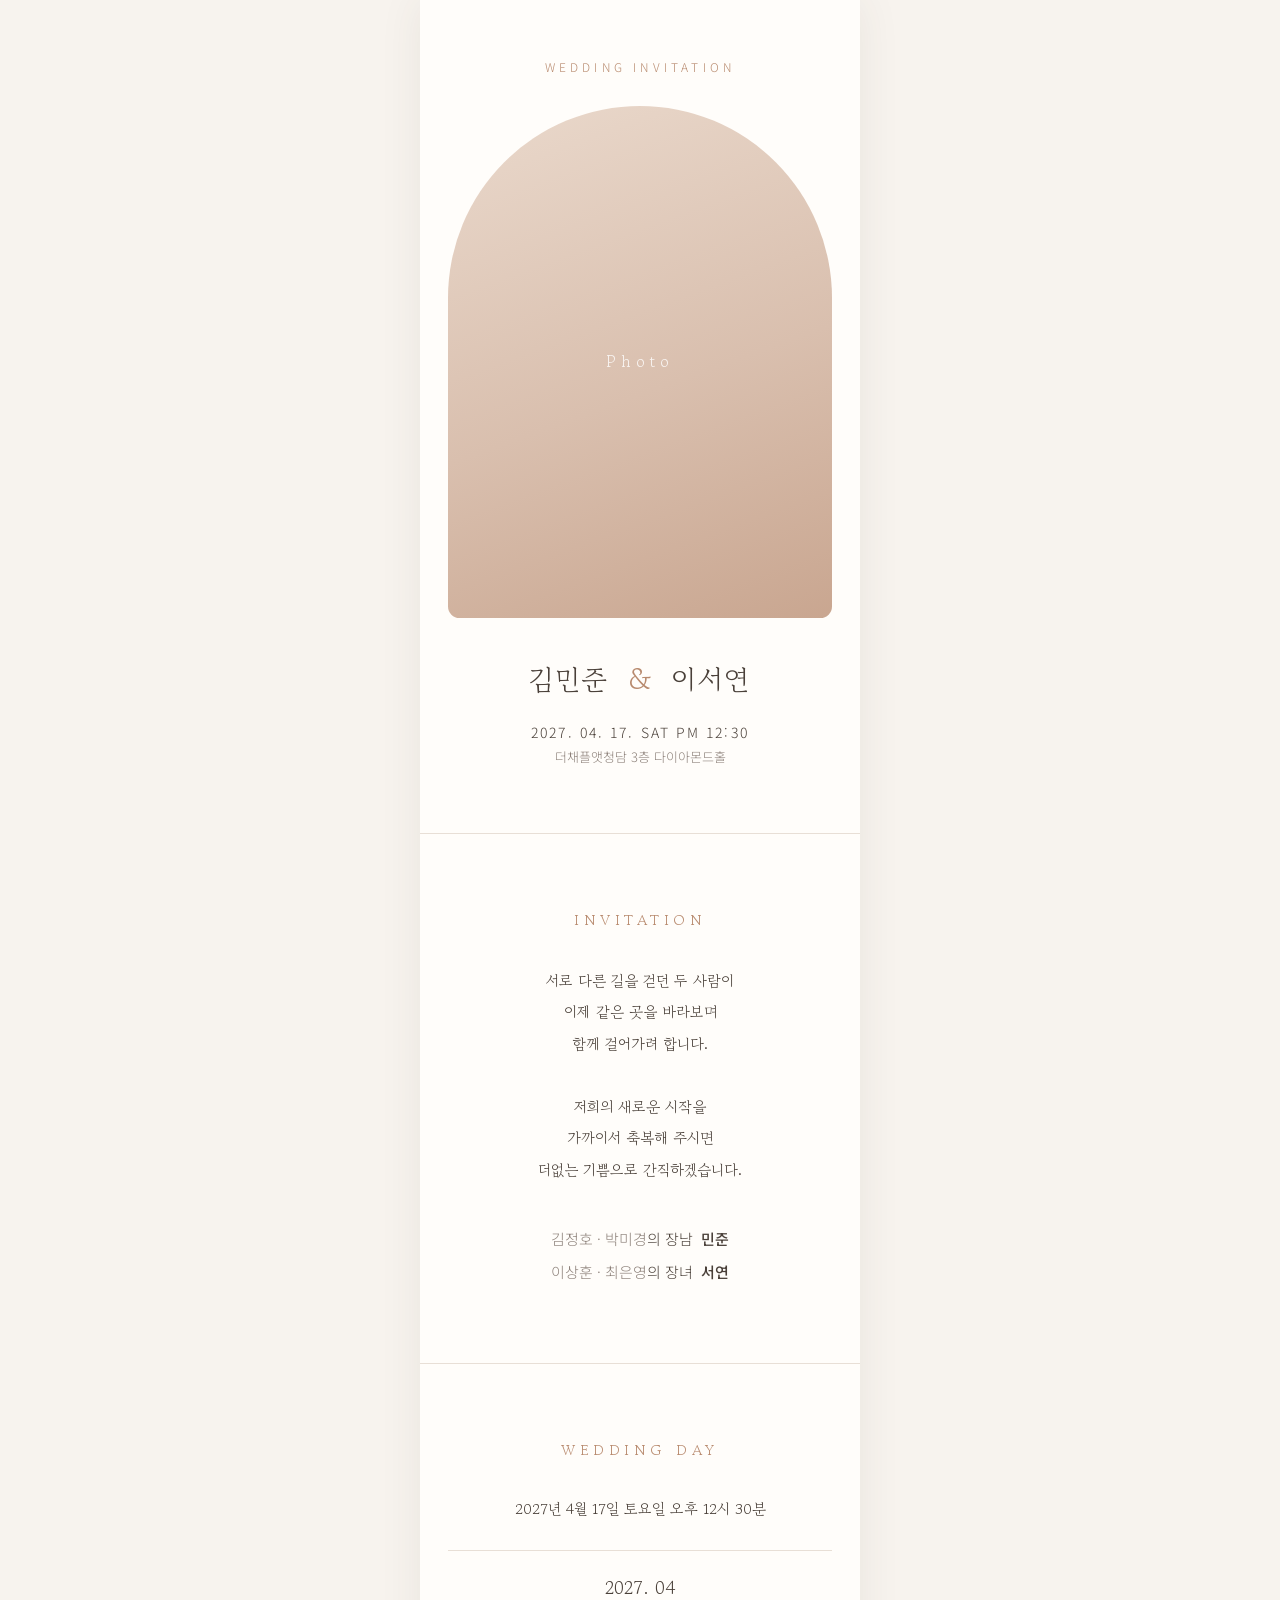
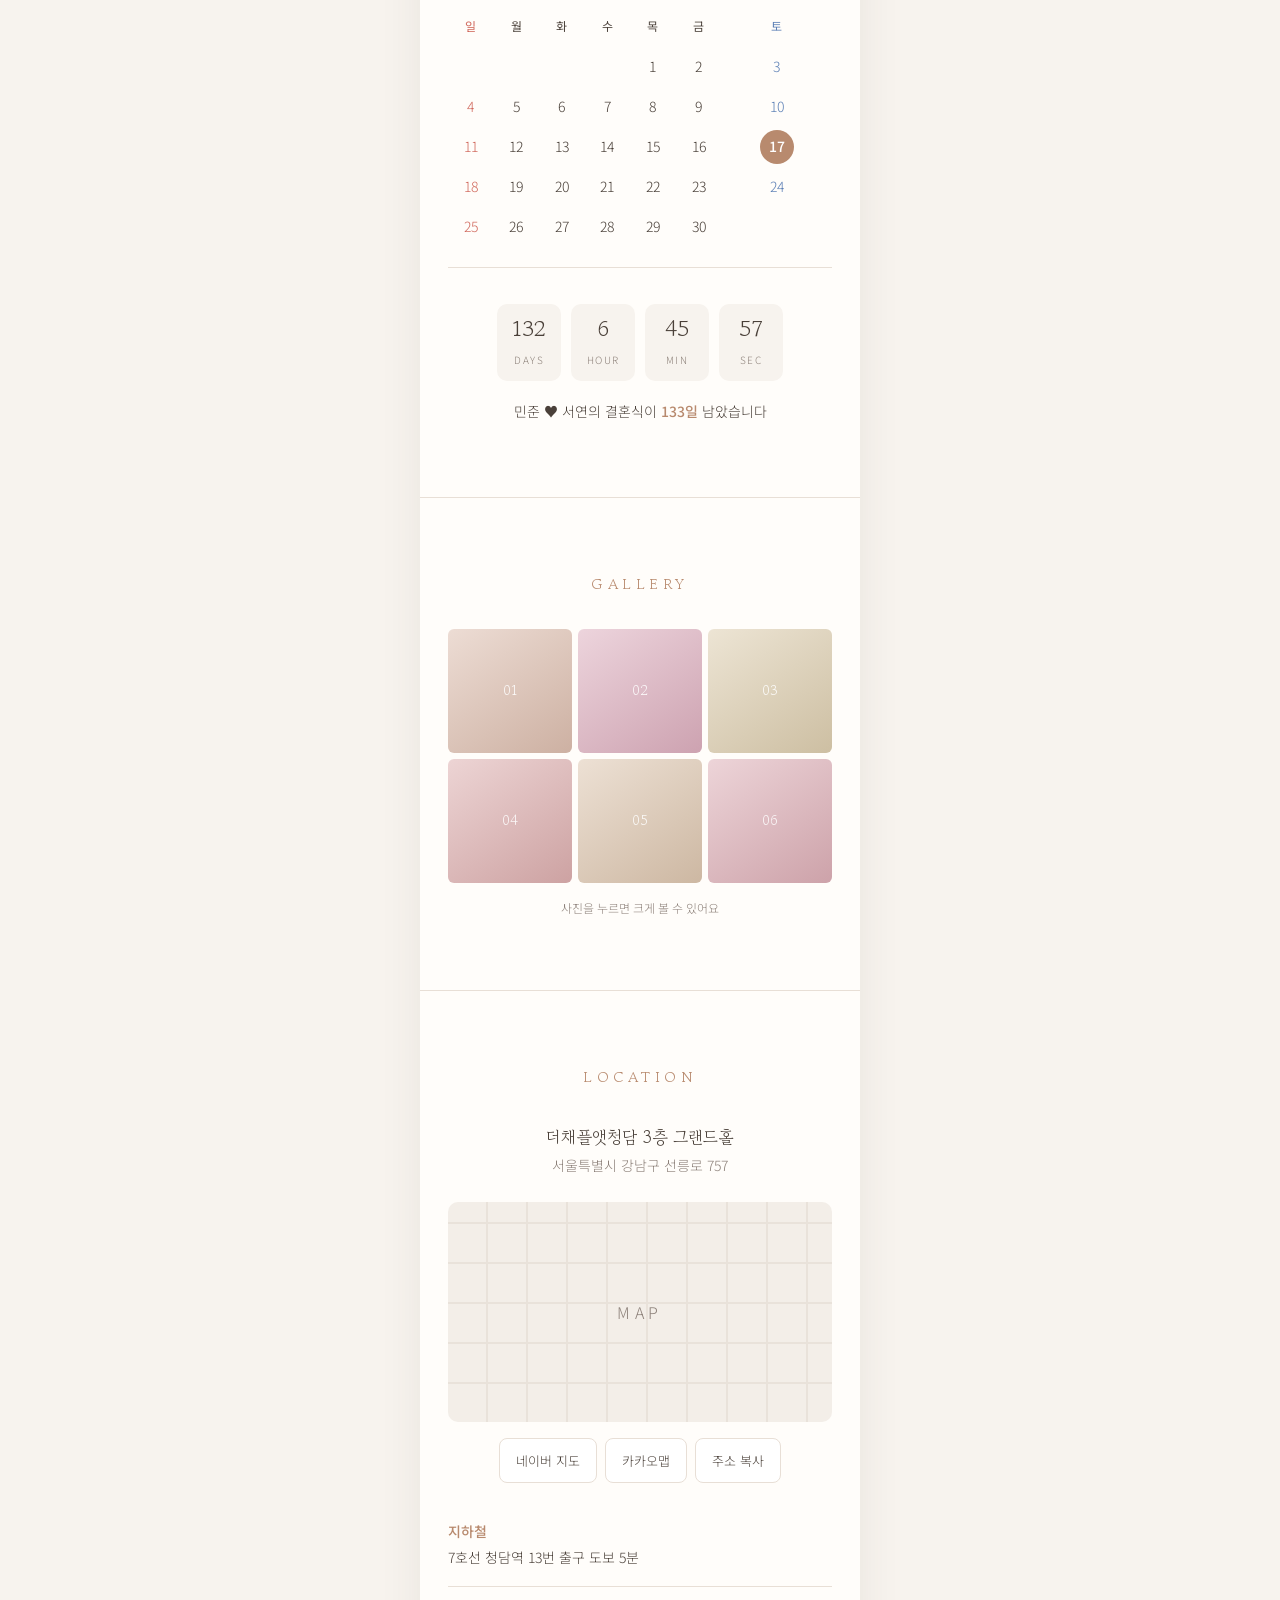
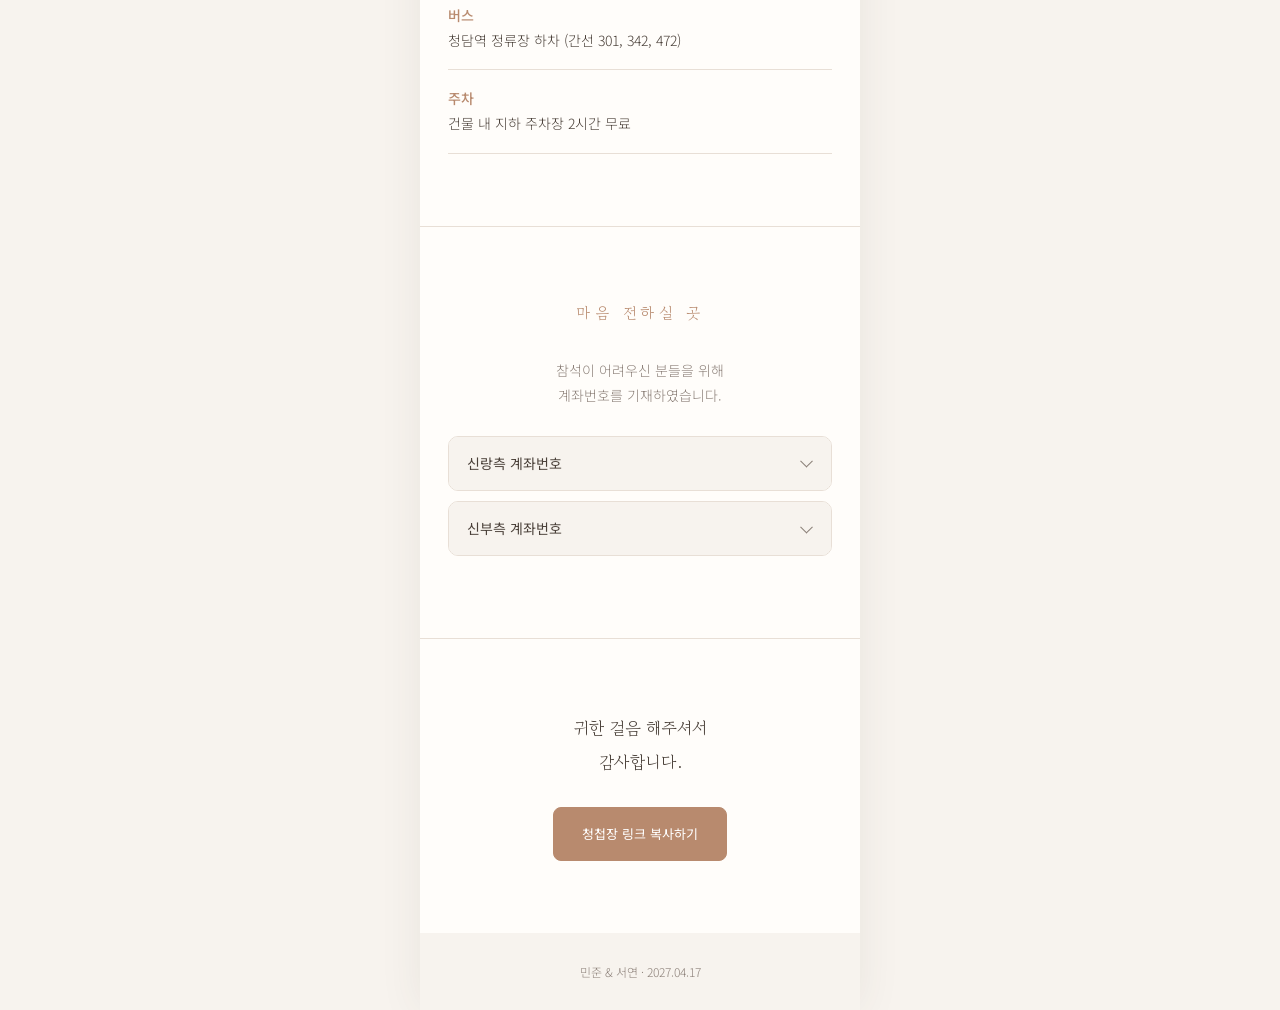
==== index.html @ 4c5b5aab "v1.00 청첩장 페이지 최초 작성 [수정사항] - index.html 메인 페이지 생성 (커버, 인사말, 예식일, 갤러리, 오시는 길, 계좌, 마무리) - css/style.cs" ====
<!DOCTYPE html>
<html lang="ko">
<head>
  <meta charset="UTF-8">
  <meta name="viewport" content="width=device-width, initial-scale=1.0">
  <title>이재경 ♥ 박정미 결혼합니다</title>
  <meta name="description" content="2027년 4월 17일 토요일 오후 12시 30분, 저희 두 사람의 결혼식에 초대합니다.">

  <link rel="preconnect" href="https://fonts.googleapis.com">
  <link rel="preconnect" href="https://fonts.gstatic.com" crossorigin>
  <link href="https://fonts.googleapis.com/css2?family=Gowun+Batang:wght@400;700&family=Noto+Sans+KR:wght@300;400;500&display=swap" rel="stylesheet">
  <link rel="stylesheet" href="css/style.css">
</head>
<body>
  <main class="invitation">

    <!-- 메인 커버 -->
    <section class="cover">
      <p class="cover__label">WEDDING INVITATION</p>
      <div class="cover__photo" aria-hidden="true">
        <span>Photo</span>
      </div>
      <h1 class="cover__names">
        김민준 <span class="cover__amp">&amp;</span> 이서연
      </h1>
      <p class="cover__date">2027. 04. 17. SAT PM 12:30</p>
      <p class="cover__place">더채플앳청담 3층 다이아몬드홀</p>
    </section>

    <!-- 인사말 -->
    <section class="section greeting fade-in">
      <h2 class="section__title">INVITATION</h2>
      <p class="greeting__text">
        서로 다른 길을 걷던 두 사람이<br>
        이제 같은 곳을 바라보며<br>
        함께 걸어가려 합니다.<br><br>
        저희의 새로운 시작을<br>
        가까이서 축복해 주시면<br>
        더없는 기쁨으로 간직하겠습니다.
      </p>
      <div class="greeting__family">
        <p><span class="parents">김정호 · 박미경</span>의 장남 <strong>민준</strong></p>
        <p><span class="parents">이상훈 · 최은영</span>의 장녀 <strong>서연</strong></p>
      </div>
    </section>

    <!-- 예식 일시 / 달력 -->
    <section class="section calendar fade-in">
      <h2 class="section__title">WEDDING DAY</h2>
      <p class="calendar__info">2027년 4월 17일 토요일 오후 12시 30분</p>
      <div class="calendar__box">
        <p class="calendar__month" id="calendarMonth"></p>
        <table class="calendar__table">
          <thead>
            <tr>
              <th class="sun">일</th><th>월</th><th>화</th><th>수</th><th>목</th><th>금</th><th class="sat">토</th>
            </tr>
          </thead>
          <tbody id="calendarBody"></tbody>
        </table>
      </div>
      <div class="countdown" id="countdown">
        <div class="countdown__item"><span id="cdDays">0</span><small>DAYS</small></div>
        <div class="countdown__item"><span id="cdHours">0</span><small>HOUR</small></div>
        <div class="countdown__item"><span id="cdMinutes">0</span><small>MIN</small></div>
        <div class="countdown__item"><span id="cdSeconds">0</span><small>SEC</small></div>
      </div>
      <p class="countdown__text" id="countdownText"></p>
    </section>

    <!-- 갤러리 -->
    <section class="section gallery fade-in">
      <h2 class="section__title">GALLERY</h2>
      <div class="gallery__grid" id="galleryGrid">
        <button class="gallery__item" data-index="0" style="--hue: 20"><span>01</span></button>
        <button class="gallery__item" data-index="1" style="--hue: 340"><span>02</span></button>
        <button class="gallery__item" data-index="2" style="--hue: 40"><span>03</span></button>
        <button class="gallery__item" data-index="3" style="--hue: 0"><span>04</span></button>
        <button class="gallery__item" data-index="4" style="--hue: 30"><span>05</span></button>
        <button class="gallery__item" data-index="5" style="--hue: 350"><span>06</span></button>
      </div>
      <p class="gallery__hint">사진을 누르면 크게 볼 수 있어요</p>
    </section>

    <!-- 오시는 길 -->
    <section class="section location fade-in">
      <h2 class="section__title">LOCATION</h2>
      <p class="location__name">더채플앳청담 3층 그랜드홀</p>
      <p class="location__address">서울특별시 강남구 선릉로 757</p>
      <div class="location__map" aria-hidden="true">
        <span>MAP</span>
      </div>
      <div class="location__buttons">
        <a class="btn" href="https://map.naver.com/p/search/더채플앳청담" target="_blank" rel="noopener">네이버 지도</a>
        <a class="btn" href="https://map.kakao.com/?q=더채플앳청담" target="_blank" rel="noopener">카카오맵</a>
        <button class="btn" type="button" data-copy="서울특별시 강남구 선릉로 757">주소 복사</button>
      </div>
      <dl class="location__guide">
        <dt>지하철</dt>
        <dd>7호선 청담역 13번 출구 도보 5분</dd>
        <dt>버스</dt>
        <dd>청담역 정류장 하차 (간선 301, 342, 472)</dd>
        <dt>주차</dt>
        <dd>건물 내 지하 주차장 2시간 무료</dd>
      </dl>
    </section>

    <!-- 마음 전하실 곳 -->
    <section class="section account fade-in">
      <h2 class="section__title">마음 전하실 곳</h2>
      <p class="account__desc">
        참석이 어려우신 분들을 위해<br>계좌번호를 기재하였습니다.
      </p>

      <div class="accordion">
        <button class="accordion__head" type="button" aria-expanded="false">신랑측 계좌번호</button>
        <div class="accordion__body">
          <div class="account__row">
            <div><small>신랑</small> 김민준<br><span>국민은행 123-45-678901</span></div>
            <button class="btn btn--small" type="button" data-copy="국민은행 123-45-678901">복사</button>
          </div>
          <div class="account__row">
            <div><small>아버지</small> 김정호<br><span>신한은행 110-234-567890</span></div>
            <button class="btn btn--small" type="button" data-copy="신한은행 110-234-567890">복사</button>
          </div>
        </div>
      </div>

      <div class="accordion">
        <button class="accordion__head" type="button" aria-expanded="false">신부측 계좌번호</button>
        <div class="accordion__body">
          <div class="account__row">
            <div><small>신부</small> 이서연<br><span>우리은행 1002-345-678901</span></div>
            <button class="btn btn--small" type="button" data-copy="우리은행 1002-345-678901">복사</button>
          </div>
          <div class="account__row">
            <div><small>아버지</small> 이상훈<br><span>하나은행 234-567890-12345</span></div>
            <button class="btn btn--small" type="button" data-copy="하나은행 234-567890-12345">복사</button>
          </div>
        </div>
      </div>
    </section>

    <!-- 공유 / 마무리 -->
    <section class="section closing fade-in">
      <p class="closing__text">
        귀한 걸음 해주셔서<br>감사합니다.
      </p>
      <button class="btn btn--primary" type="button" id="shareBtn">청첩장 링크 복사하기</button>
    </section>

    <footer class="footer">
      <p>민준 &amp; 서연 · 2027.04.17</p>
    </footer>
  </main>

  <!-- 갤러리 라이트박스 -->
  <div class="lightbox" id="lightbox" aria-hidden="true">
    <button class="lightbox__close" type="button" aria-label="닫기">&times;</button>
    <button class="lightbox__nav lightbox__nav--prev" type="button" aria-label="이전">&#8249;</button>
    <div class="lightbox__image" id="lightboxImage"><span></span></div>
    <button class="lightbox__nav lightbox__nav--next" type="button" aria-label="다음">&#8250;</button>
  </div>

  <!-- 복사 알림 -->
  <div class="toast" id="toast" role="status" aria-live="polite"></div>

  <script src="js/main.js"></script>
</body>
</html>
---- css/style.css ----
/* =========================
   기본 설정
   ========================= */
:root {
  --bg: #f7f3ee;
  --paper: #fffdfa;
  --text: #4a4039;
  --text-light: #8c8079;
  --accent: #b88a6e;
  --accent-soft: #ead9cc;
  --sun: #d0675b;
  --sat: #5b7fb5;
  --line: #e8dfd6;
  --serif: "Gowun Batang", serif;
  --sans: "Noto Sans KR", sans-serif;
}

* {
  margin: 0;
  padding: 0;
  box-sizing: border-box;
}

html {
  scroll-behavior: smooth;
}

body {
  background: var(--bg);
  color: var(--text);
  font-family: var(--sans);
  font-weight: 300;
  line-height: 1.8;
  -webkit-font-smoothing: antialiased;
}

button {
  font: inherit;
  color: inherit;
  background: none;
  border: none;
  cursor: pointer;
}

a {
  color: inherit;
  text-decoration: none;
}

/* 모바일 청첩장 폭 */
.invitation {
  max-width: 440px;
  margin: 0 auto;
  background: var(--paper);
  box-shadow: 0 0 40px rgba(74, 64, 57, 0.08);
  overflow: hidden;
}

/* =========================
   공통 섹션
   ========================= */
.section {
  padding: 72px 28px;
  text-align: center;
  border-top: 1px solid var(--line);
}

.section__title {
  font-family: var(--serif);
  font-size: 15px;
  font-weight: 400;
  letter-spacing: 0.3em;
  color: var(--accent);
  margin-bottom: 32px;
}

.btn {
  display: inline-block;
  padding: 10px 16px;
  font-size: 13px;
  border: 1px solid var(--line);
  border-radius: 8px;
  background: #fff;
  transition: background 0.2s, border-color 0.2s;
}

.btn:hover {
  border-color: var(--accent);
  background: var(--accent-soft);
}

.btn--small {
  padding: 6px 12px;
  font-size: 12px;
}

.btn--primary {
  padding: 14px 28px;
  background: var(--accent);
  border-color: var(--accent);
  color: #fff;
  font-weight: 400;
}

.btn--primary:hover {
  background: #a27458;
  border-color: #a27458;
}

/* 스크롤 등장 애니메이션 */
.fade-in {
  opacity: 0;
  transform: translateY(30px);
  transition: opacity 0.9s ease, transform 0.9s ease;
}

.fade-in.is-visible {
  opacity: 1;
  transform: none;
}

/* =========================
   커버
   ========================= */
.cover {
  padding: 56px 28px 64px;
  text-align: center;
}

.cover__label {
  font-size: 12px;
  letter-spacing: 0.35em;
  color: var(--accent);
  margin-bottom: 28px;
}

.cover__photo {
  aspect-ratio: 3 / 4;
  border-radius: 200px 200px 12px 12px;
  background: linear-gradient(160deg, #ead9cc 0%, #d9bfae 55%, #c9a690 100%);
  display: flex;
  align-items: center;
  justify-content: center;
  margin-bottom: 36px;
}

.cover__photo span {
  font-family: var(--serif);
  color: rgba(255, 255, 255, 0.8);
  letter-spacing: 0.3em;
}

.cover__names {
  font-family: var(--serif);
  font-size: 28px;
  font-weight: 400;
  letter-spacing: 0.08em;
  margin-bottom: 16px;
}

.cover__amp {
  color: var(--accent);
  margin: 0 6px;
}

.cover__date {
  font-size: 14px;
  letter-spacing: 0.15em;
}

.cover__place {
  font-size: 13px;
  color: var(--text-light);
}

/* =========================
   인사말
   ========================= */
.greeting__text {
  font-family: var(--serif);
  font-size: 15px;
  line-height: 2.1;
  margin-bottom: 40px;
}

.greeting__family p {
  font-size: 15px;
  margin: 6px 0;
}

.greeting__family .parents {
  color: var(--text-light);
}

.greeting__family strong {
  font-weight: 500;
  margin-left: 4px;
}

/* =========================
   달력 / 카운트다운
   ========================= */
.calendar__info {
  font-family: var(--serif);
  font-size: 15px;
  margin-bottom: 28px;
}

.calendar__box {
  border-top: 1px solid var(--line);
  border-bottom: 1px solid var(--line);
  padding: 20px 0;
  margin-bottom: 36px;
}

.calendar__month {
  font-family: var(--serif);
  font-size: 18px;
  margin-bottom: 12px;
}

.calendar__table {
  width: 100%;
  border-collapse: collapse;
  font-size: 14px;
}

.calendar__table th {
  font-weight: 400;
  font-size: 12px;
  padding-bottom: 10px;
}

.calendar__table td {
  height: 40px;
}

.calendar__table .sun { color: var(--sun); }
.calendar__table .sat { color: var(--sat); }

.calendar__table .is-day span {
  display: inline-flex;
  align-items: center;
  justify-content: center;
  width: 34px;
  height: 34px;
  border-radius: 50%;
  background: var(--accent);
  color: #fff;
  font-weight: 500;
}

.countdown {
  display: flex;
  justify-content: center;
  gap: 10px;
  margin-bottom: 18px;
}

.countdown__item {
  width: 64px;
  padding: 10px 0;
  background: var(--bg);
  border-radius: 10px;
}

.countdown__item span {
  display: block;
  font-family: var(--serif);
  font-size: 22px;
  line-height: 1.3;
}

.countdown__item small {
  font-size: 10px;
  letter-spacing: 0.15em;
  color: var(--text-light);
}

.countdown__text {
  font-size: 14px;
}

.countdown__text em {
  font-style: normal;
  color: var(--accent);
  font-weight: 500;
}

/* =========================
   갤러리
   ========================= */
.gallery__grid {
  display: grid;
  grid-template-columns: repeat(3, 1fr);
  gap: 6px;
}

.gallery__item {
  aspect-ratio: 1;
  border-radius: 6px;
  background: linear-gradient(
    145deg,
    hsl(var(--hue), 40%, 88%),
    hsl(var(--hue), 30%, 72%)
  );
  display: flex;
  align-items: center;
  justify-content: center;
  transition: transform 0.25s;
}

.gallery__item:hover {
  transform: scale(0.97);
}

.gallery__item span {
  font-family: var(--serif);
  color: rgba(255, 255, 255, 0.9);
  font-size: 14px;
}

.gallery__hint {
  margin-top: 14px;
  font-size: 12px;
  color: var(--text-light);
}

/* 라이트박스 */
.lightbox {
  position: fixed;
  inset: 0;
  background: rgba(20, 16, 14, 0.92);
  display: flex;
  align-items: center;
  justify-content: center;
  opacity: 0;
  visibility: hidden;
  transition: opacity 0.3s, visibility 0.3s;
  z-index: 100;
}

.lightbox.is-open {
  opacity: 1;
  visibility: visible;
}

.lightbox__image {
  width: min(84vw, 400px);
  aspect-ratio: 3 / 4;
  border-radius: 8px;
  display: flex;
  align-items: center;
  justify-content: center;
}

.lightbox__image span {
  font-family: var(--serif);
  font-size: 32px;
  color: rgba(255, 255, 255, 0.9);
}

.lightbox__close {
  position: absolute;
  top: 16px;
  right: 20px;
  font-size: 36px;
  color: #fff;
  line-height: 1;
}

.lightbox__nav {
  position: absolute;
  top: 50%;
  transform: translateY(-50%);
  font-size: 48px;
  color: rgba(255, 255, 255, 0.8);
  padding: 0 14px;
}

.lightbox__nav--prev { left: 0; }
.lightbox__nav--next { right: 0; }

/* =========================
   오시는 길
   ========================= */
.location__name {
  font-family: var(--serif);
  font-size: 17px;
}

.location__address {
  font-size: 14px;
  color: var(--text-light);
  margin-bottom: 24px;
}

.location__map {
  height: 220px;
  border-radius: 10px;
  background:
    repeating-linear-gradient(0deg, transparent 0 38px, #e9e2da 38px 40px),
    repeating-linear-gradient(90deg, transparent 0 38px, #e9e2da 38px 40px),
    #f3eee8;
  display: flex;
  align-items: center;
  justify-content: center;
  margin-bottom: 16px;
}

.location__map span {
  letter-spacing: 0.3em;
  color: var(--text-light);
}

.location__buttons {
  display: flex;
  gap: 8px;
  justify-content: center;
  flex-wrap: wrap;
  margin-bottom: 36px;
}

.location__guide {
  text-align: left;
  font-size: 14px;
}

.location__guide dt {
  font-weight: 500;
  color: var(--accent);
  margin-top: 16px;
}

.location__guide dd {
  padding-bottom: 16px;
  border-bottom: 1px solid var(--line);
}

/* =========================
   계좌 아코디언
   ========================= */
.account__desc {
  font-size: 14px;
  color: var(--text-light);
  margin-bottom: 28px;
}

.accordion {
  border: 1px solid var(--line);
  border-radius: 10px;
  margin-bottom: 10px;
  overflow: hidden;
  text-align: left;
}

.accordion__head {
  width: 100%;
  padding: 14px 18px;
  text-align: left;
  font-size: 14px;
  font-weight: 400;
  background: var(--bg);
  position: relative;
}

.accordion__head::after {
  content: "";
  position: absolute;
  right: 20px;
  top: 50%;
  width: 8px;
  height: 8px;
  border-right: 1.5px solid var(--text-light);
  border-bottom: 1.5px solid var(--text-light);
  transform: translateY(-70%) rotate(45deg);
  transition: transform 0.3s;
}

.accordion__head[aria-expanded="true"]::after {
  transform: translateY(-30%) rotate(-135deg);
}

.accordion__body {
  max-height: 0;
  overflow: hidden;
  transition: max-height 0.35s ease;
}

.account__row {
  display: flex;
  justify-content: space-between;
  align-items: center;
  padding: 14px 18px;
  border-top: 1px solid var(--line);
  font-size: 14px;
}

.account__row small {
  color: var(--text-light);
  margin-right: 4px;
}

.account__row span {
  font-size: 13px;
  color: var(--text-light);
}

/* =========================
   마무리 / 푸터
   ========================= */
.closing__text {
  font-family: var(--serif);
  font-size: 17px;
  line-height: 2;
  margin-bottom: 28px;
}

.footer {
  padding: 28px;
  text-align: center;
  font-size: 12px;
  color: var(--text-light);
  background: var(--bg);
}

/* 토스트 알림 */
.toast {
  position: fixed;
  left: 50%;
  bottom: 40px;
  transform: translate(-50%, 20px);
  padding: 10px 20px;
  border-radius: 20px;
  background: rgba(74, 64, 57, 0.92);
  color: #fff;
  font-size: 13px;
  opacity: 0;
  pointer-events: none;
  transition: opacity 0.3s, transform 0.3s;
  z-index: 200;
}

.toast.is-show {
  opacity: 1;
  transform: translate(-50%, 0);
}
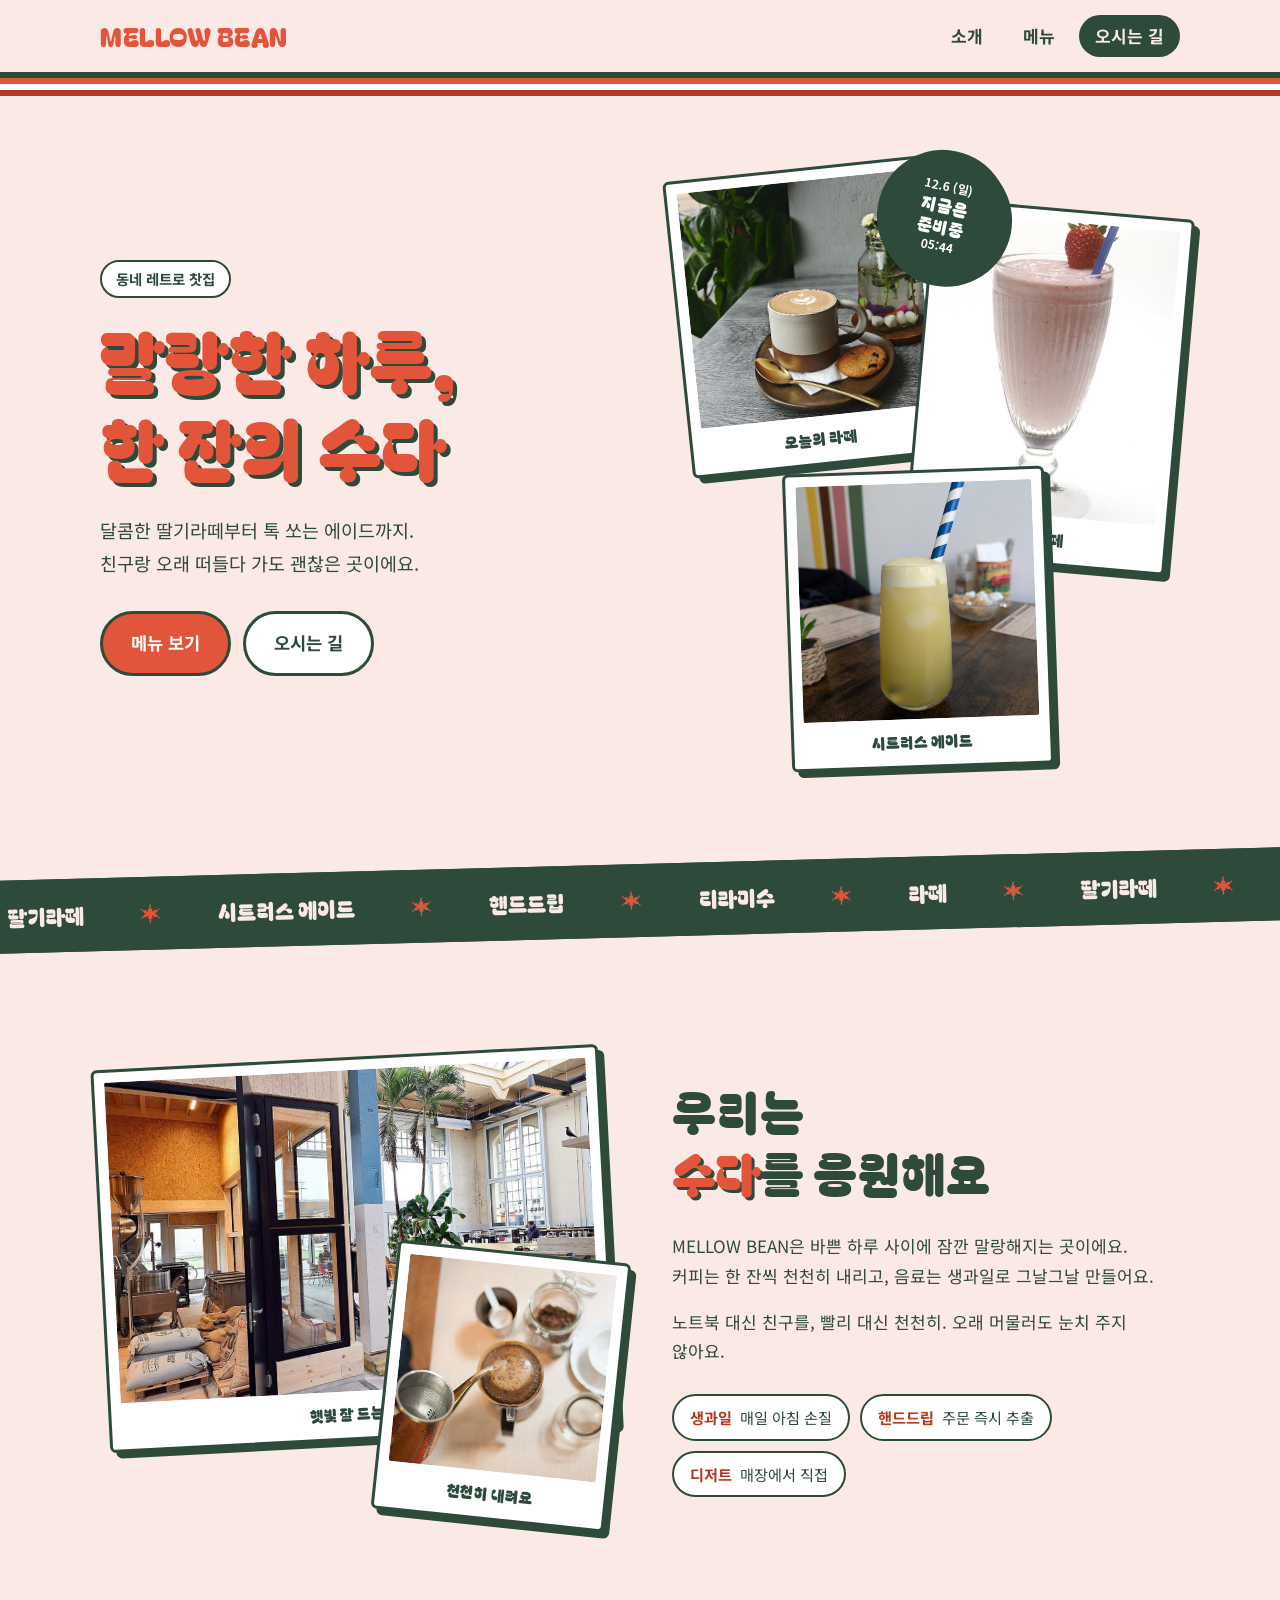
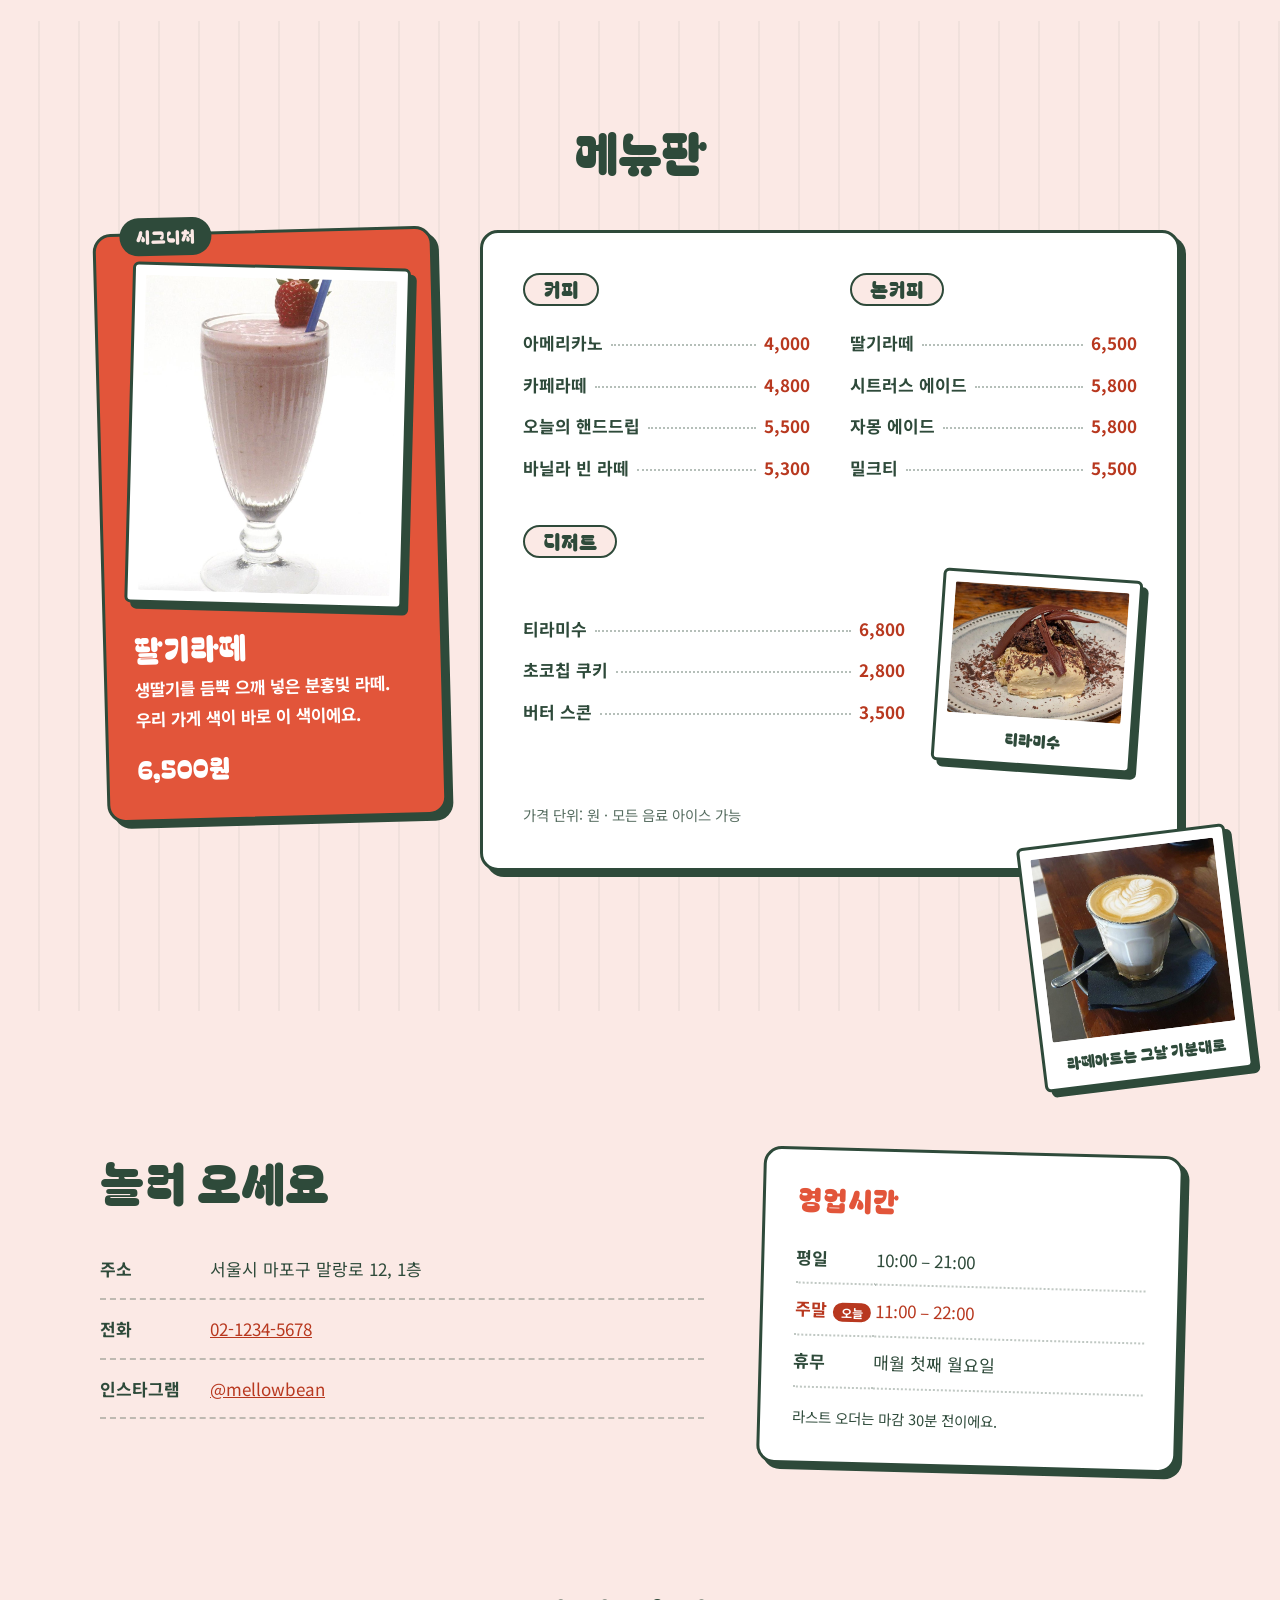
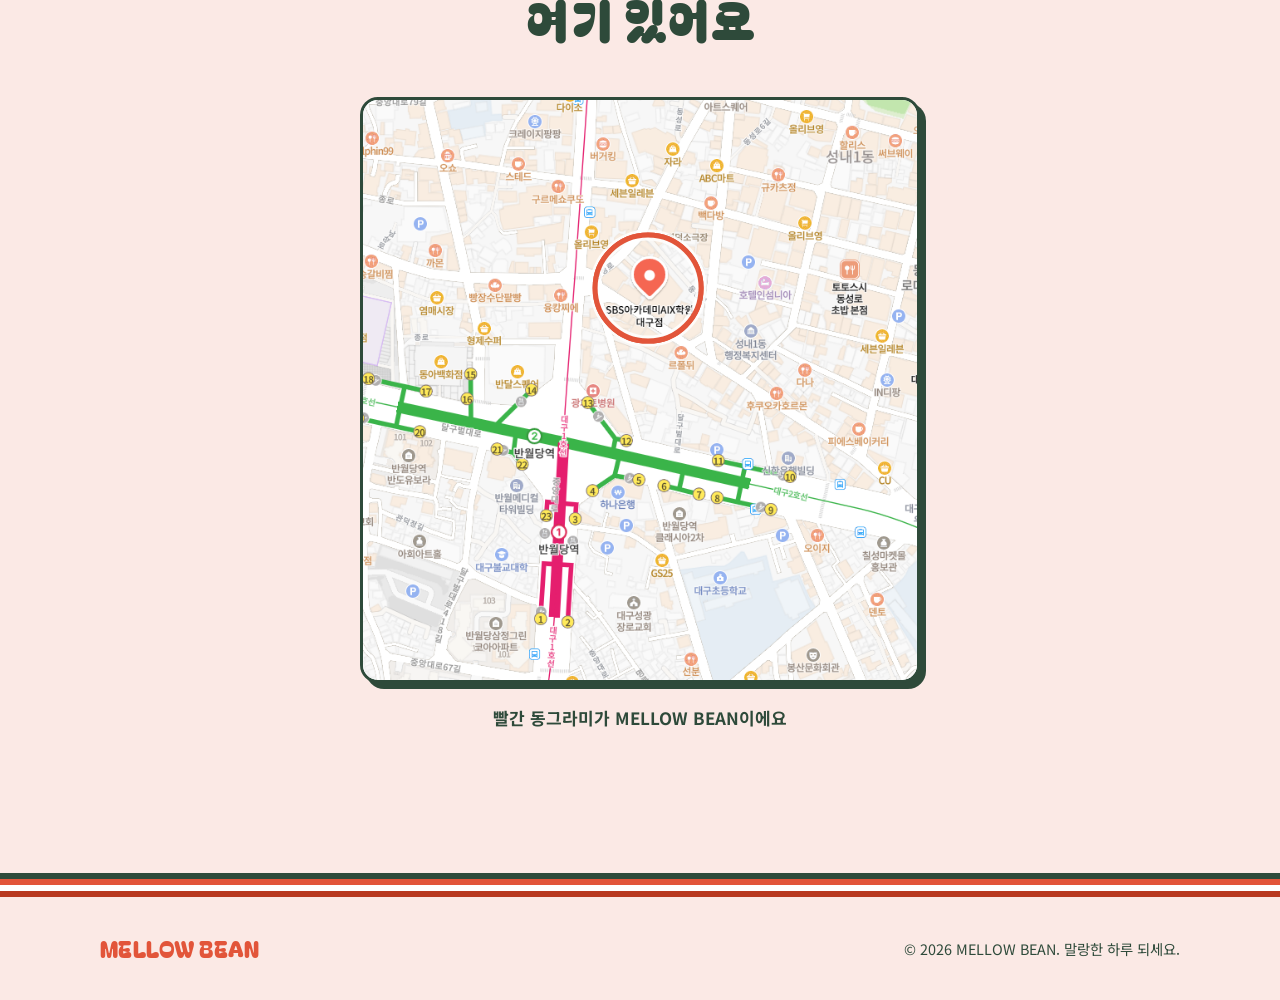
==== commit 82d6a9be: "v2.01 MELLOW BEAN 카페 페이지 제작 (Plan A·B, 지도, 반응형) [수정사항] - Plan A(딸기 셔벗) 페이지 작성: index.html, css/style" ====
--- a/index.html
+++ b/index.html
@@ -2,168 +2,210 @@
 <html lang="ko">
 <head>
   <meta charset="UTF-8">
-  <meta name="viewport" content="width=device-width, initial-scale=1.0">
-  <title>이재경 ♥ 박정미 결혼합니다</title>
-  <meta name="description" content="2027년 4월 17일 토요일 오후 12시 30분, 저희 두 사람의 결혼식에 초대합니다.">
-
+  <meta name="viewport" content="width=device-width, initial-scale=1.0, viewport-fit=cover">
+  <title>MELLOW BEAN — 말랑한 동네 찻집</title>
+  <meta name="description" content="딸기라떼, 시트러스 에이드, 핸드드립이 있는 동네 레트로 찻집 MELLOW BEAN">
   <link rel="preconnect" href="https://fonts.googleapis.com">
   <link rel="preconnect" href="https://fonts.gstatic.com" crossorigin>
-  <link href="https://fonts.googleapis.com/css2?family=Gowun+Batang:wght@400;700&family=Noto+Sans+KR:wght@300;400;500&display=swap" rel="stylesheet">
+  <link href="https://fonts.googleapis.com/css2?family=Bagel+Fat+One&family=Noto+Sans+KR:wght@400;700&display=swap" rel="stylesheet">
   <link rel="stylesheet" href="css/style.css">
 </head>
 <body>
-  <main class="invitation">
-
-    <!-- 메인 커버 -->
-    <section class="cover">
-      <p class="cover__label">WEDDING INVITATION</p>
-      <div class="cover__photo" aria-hidden="true">
-        <span>Photo</span>
-      </div>
-      <h1 class="cover__names">
-        김민준 <span class="cover__amp">&amp;</span> 이서연
-      </h1>
-      <p class="cover__date">2027. 04. 17. SAT PM 12:30</p>
-      <p class="cover__place">더채플앳청담 3층 다이아몬드홀</p>
-    </section>
-
-    <!-- 인사말 -->
-    <section class="section greeting fade-in">
-      <h2 class="section__title">INVITATION</h2>
-      <p class="greeting__text">
-        서로 다른 길을 걷던 두 사람이<br>
-        이제 같은 곳을 바라보며<br>
-        함께 걸어가려 합니다.<br><br>
-        저희의 새로운 시작을<br>
-        가까이서 축복해 주시면<br>
-        더없는 기쁨으로 간직하겠습니다.
-      </p>
-      <div class="greeting__family">
-        <p><span class="parents">김정호 · 박미경</span>의 장남 <strong>민준</strong></p>
-        <p><span class="parents">이상훈 · 최은영</span>의 장녀 <strong>서연</strong></p>
-      </div>
-    </section>
-
-    <!-- 예식 일시 / 달력 -->
-    <section class="section calendar fade-in">
-      <h2 class="section__title">WEDDING DAY</h2>
-      <p class="calendar__info">2027년 4월 17일 토요일 오후 12시 30분</p>
-      <div class="calendar__box">
-        <p class="calendar__month" id="calendarMonth"></p>
-        <table class="calendar__table">
-          <thead>
-            <tr>
-              <th class="sun">일</th><th>월</th><th>화</th><th>수</th><th>목</th><th>금</th><th class="sat">토</th>
-            </tr>
-          </thead>
-          <tbody id="calendarBody"></tbody>
-        </table>
-      </div>
-      <div class="countdown" id="countdown">
-        <div class="countdown__item"><span id="cdDays">0</span><small>DAYS</small></div>
-        <div class="countdown__item"><span id="cdHours">0</span><small>HOUR</small></div>
-        <div class="countdown__item"><span id="cdMinutes">0</span><small>MIN</small></div>
-        <div class="countdown__item"><span id="cdSeconds">0</span><small>SEC</small></div>
-      </div>
-      <p class="countdown__text" id="countdownText"></p>
-    </section>
-
-    <!-- 갤러리 -->
-    <section class="section gallery fade-in">
-      <h2 class="section__title">GALLERY</h2>
-      <div class="gallery__grid" id="galleryGrid">
-        <button class="gallery__item" data-index="0" style="--hue: 20"><span>01</span></button>
-        <button class="gallery__item" data-index="1" style="--hue: 340"><span>02</span></button>
-        <button class="gallery__item" data-index="2" style="--hue: 40"><span>03</span></button>
-        <button class="gallery__item" data-index="3" style="--hue: 0"><span>04</span></button>
-        <button class="gallery__item" data-index="4" style="--hue: 30"><span>05</span></button>
-        <button class="gallery__item" data-index="5" style="--hue: 350"><span>06</span></button>
-      </div>
-      <p class="gallery__hint">사진을 누르면 크게 볼 수 있어요</p>
+
+  <!-- 헤더 -->
+  <header class="site-header">
+    <div class="container header-inner">
+      <a href="#top" class="logo">MELLOW BEAN</a>
+      <button class="nav-toggle" aria-expanded="false" aria-controls="site-nav">
+        <span class="sr-only">메뉴 열기</span>
+        <span class="nav-toggle-bar"></span>
+      </button>
+      <nav id="site-nav" class="site-nav">
+        <a href="#about">소개</a>
+        <a href="#menu">메뉴</a>
+        <a href="#visit">오시는 길</a>
+      </nav>
+    </div>
+    <div class="stripes" aria-hidden="true"><span></span><span></span><span></span><span></span></div>
+  </header>
+
+  <main id="top">
+
+    <!-- 히어로 -->
+    <section class="hero">
+      <div class="container hero-inner">
+        <div class="hero-text">
+          <p class="eyebrow">동네 레트로 찻집</p>
+          <h1 class="hero-title">말랑한 하루,<br>한 잔의 수다</h1>
+          <p class="hero-lead">달콤한 딸기라떼부터 톡 쏘는 에이드까지.<br>친구랑 오래 떠들다 가도 괜찮은 곳이에요.</p>
+          <div class="hero-actions">
+            <a href="#menu" class="btn btn-primary">메뉴 보기</a>
+            <a href="#visit" class="btn btn-ghost">오시는 길</a>
+          </div>
+        </div>
+
+        <div class="hero-photos">
+          <figure class="polaroid polaroid--1">
+            <img src="images/latte-with-cookie.jpg" alt="쿠키를 곁들인 라떼 한 잔" width="1200" height="1010">
+            <figcaption>오늘의 라떼</figcaption>
+          </figure>
+          <figure class="polaroid polaroid--2">
+            <img src="images/strawberry-latte.jpg" alt="딸기를 올린 분홍색 딸기라떼" width="875" height="1200">
+            <figcaption>딸기라떼</figcaption>
+          </figure>
+          <figure class="polaroid polaroid--3">
+            <img src="images/citrus-ade.jpg" alt="줄무늬 빨대를 꽂은 노란 시트러스 에이드" width="904" height="1200">
+            <figcaption>시트러스 에이드</figcaption>
+          </figure>
+          <p class="sticker" id="open-status">오늘도<br>영업중</p>
+        </div>
+      </div>
+    </section>
+
+    <!-- 흐르는 띠 -->
+    <div class="ticker" aria-hidden="true">
+      <div class="ticker-track">
+        <span>딸기라떼</span><span>시트러스 에이드</span><span>핸드드립</span><span>티라미수</span><span>라떼</span>
+        <span>딸기라떼</span><span>시트러스 에이드</span><span>핸드드립</span><span>티라미수</span><span>라떼</span>
+      </div>
+    </div>
+
+    <!-- 소개 -->
+    <section class="about" id="about">
+      <div class="container about-inner">
+        <div class="about-photos">
+          <figure class="polaroid polaroid--wide">
+            <img src="images/cafe-interior.jpg" alt="큰 창과 야자수 화분이 있는 넓은 매장 내부" width="1200" height="816" loading="lazy">
+            <figcaption>햇빛 잘 드는 자리</figcaption>
+          </figure>
+          <figure class="polaroid polaroid--small">
+            <img src="images/hand-drip-coffee.jpg" alt="구리 주전자로 핸드드립 커피를 내리는 모습" width="1200" height="799" loading="lazy">
+            <figcaption>천천히 내려요</figcaption>
+          </figure>
+        </div>
+        <div class="about-text">
+          <h2 class="section-title">우리는<br><span class="hl">수다</span>를 응원해요</h2>
+          <p>MELLOW BEAN은 바쁜 하루 사이에 잠깐 말랑해지는 곳이에요. 커피는 한 잔씩 천천히 내리고, 음료는 생과일로 그날그날 만들어요.</p>
+          <p>노트북 대신 친구를, 빨리 대신 천천히. 오래 머물러도 눈치 주지 않아요.</p>
+          <ul class="facts">
+            <li><strong>생과일</strong> 매일 아침 손질</li>
+            <li><strong>핸드드립</strong> 주문 즉시 추출</li>
+            <li><strong>디저트</strong> 매장에서 직접</li>
+          </ul>
+        </div>
+      </div>
+    </section>
+
+    <!-- 메뉴 -->
+    <section class="menu" id="menu">
+      <div class="container">
+        <h2 class="section-title section-title--center">메뉴판</h2>
+
+        <div class="menu-layout">
+          <!-- 시그니처 -->
+          <article class="signature">
+            <p class="signature-badge">시그니처</p>
+            <figure class="polaroid polaroid--signature">
+              <img src="images/strawberry-latte.jpg" alt="딸기라떼" width="875" height="1200" loading="lazy">
+            </figure>
+            <h3 class="signature-name">딸기라떼</h3>
+            <p class="signature-desc">생딸기를 듬뿍 으깨 넣은 분홍빛 라떼. 우리 가게 색이 바로 이 색이에요.</p>
+            <p class="signature-price">6,500원</p>
+          </article>
+
+          <!-- 메뉴 보드 -->
+          <div class="menu-board">
+            <section class="menu-group">
+              <h3 class="menu-group-title">커피</h3>
+              <ul class="menu-list">
+                <li><span class="item">아메리카노</span><span class="price">4,000</span></li>
+                <li><span class="item">카페라떼</span><span class="price">4,800</span></li>
+                <li><span class="item">오늘의 핸드드립</span><span class="price">5,500</span></li>
+                <li><span class="item">바닐라 빈 라떼</span><span class="price">5,300</span></li>
+              </ul>
+            </section>
+
+            <section class="menu-group">
+              <h3 class="menu-group-title">논커피</h3>
+              <ul class="menu-list">
+                <li><span class="item">딸기라떼</span><span class="price">6,500</span></li>
+                <li><span class="item">시트러스 에이드</span><span class="price">5,800</span></li>
+                <li><span class="item">자몽 에이드</span><span class="price">5,800</span></li>
+                <li><span class="item">밀크티</span><span class="price">5,500</span></li>
+              </ul>
+            </section>
+
+            <section class="menu-group menu-group--dessert">
+              <h3 class="menu-group-title">디저트</h3>
+              <div class="dessert-row">
+                <ul class="menu-list">
+                  <li><span class="item">티라미수</span><span class="price">6,800</span></li>
+                  <li><span class="item">초코칩 쿠키</span><span class="price">2,800</span></li>
+                  <li><span class="item">버터 스콘</span><span class="price">3,500</span></li>
+                </ul>
+                <figure class="polaroid polaroid--mini">
+                  <img src="images/tiramisu.jpg" alt="초콜릿 장식을 올린 티라미수" width="1200" height="904" loading="lazy">
+                  <figcaption>티라미수</figcaption>
+                </figure>
+              </div>
+            </section>
+            <p class="menu-note">가격 단위: 원 · 모든 음료 아이스 가능</p>
+          </div>
+        </div>
+
+        <figure class="polaroid polaroid--latte">
+          <img src="images/latte-art.jpg" alt="나뭇잎 모양 라떼아트가 그려진 라떼" width="1200" height="1037" loading="lazy">
+          <figcaption>라떼아트는 그날 기분대로</figcaption>
+        </figure>
+      </div>
     </section>
 
     <!-- 오시는 길 -->
-    <section class="section location fade-in">
-      <h2 class="section__title">LOCATION</h2>
-      <p class="location__name">더채플앳청담 3층 그랜드홀</p>
-      <p class="location__address">서울특별시 강남구 선릉로 757</p>
-      <div class="location__map" aria-hidden="true">
-        <span>MAP</span>
-      </div>
-      <div class="location__buttons">
-        <a class="btn" href="https://map.naver.com/p/search/더채플앳청담" target="_blank" rel="noopener">네이버 지도</a>
-        <a class="btn" href="https://map.kakao.com/?q=더채플앳청담" target="_blank" rel="noopener">카카오맵</a>
-        <button class="btn" type="button" data-copy="서울특별시 강남구 선릉로 757">주소 복사</button>
-      </div>
-      <dl class="location__guide">
-        <dt>지하철</dt>
-        <dd>7호선 청담역 13번 출구 도보 5분</dd>
-        <dt>버스</dt>
-        <dd>청담역 정류장 하차 (간선 301, 342, 472)</dd>
-        <dt>주차</dt>
-        <dd>건물 내 지하 주차장 2시간 무료</dd>
-      </dl>
-    </section>
-
-    <!-- 마음 전하실 곳 -->
-    <section class="section account fade-in">
-      <h2 class="section__title">마음 전하실 곳</h2>
-      <p class="account__desc">
-        참석이 어려우신 분들을 위해<br>계좌번호를 기재하였습니다.
-      </p>
-
-      <div class="accordion">
-        <button class="accordion__head" type="button" aria-expanded="false">신랑측 계좌번호</button>
-        <div class="accordion__body">
-          <div class="account__row">
-            <div><small>신랑</small> 김민준<br><span>국민은행 123-45-678901</span></div>
-            <button class="btn btn--small" type="button" data-copy="국민은행 123-45-678901">복사</button>
-          </div>
-          <div class="account__row">
-            <div><small>아버지</small> 김정호<br><span>신한은행 110-234-567890</span></div>
-            <button class="btn btn--small" type="button" data-copy="신한은행 110-234-567890">복사</button>
-          </div>
-        </div>
-      </div>
-
-      <div class="accordion">
-        <button class="accordion__head" type="button" aria-expanded="false">신부측 계좌번호</button>
-        <div class="accordion__body">
-          <div class="account__row">
-            <div><small>신부</small> 이서연<br><span>우리은행 1002-345-678901</span></div>
-            <button class="btn btn--small" type="button" data-copy="우리은행 1002-345-678901">복사</button>
-          </div>
-          <div class="account__row">
-            <div><small>아버지</small> 이상훈<br><span>하나은행 234-567890-12345</span></div>
-            <button class="btn btn--small" type="button" data-copy="하나은행 234-567890-12345">복사</button>
-          </div>
-        </div>
-      </div>
-    </section>
-
-    <!-- 공유 / 마무리 -->
-    <section class="section closing fade-in">
-      <p class="closing__text">
-        귀한 걸음 해주셔서<br>감사합니다.
-      </p>
-      <button class="btn btn--primary" type="button" id="shareBtn">청첩장 링크 복사하기</button>
-    </section>
-
-    <footer class="footer">
-      <p>민준 &amp; 서연 · 2027.04.17</p>
-    </footer>
+    <section class="visit" id="visit">
+      <div class="container visit-inner">
+        <div class="visit-text">
+          <h2 class="section-title">놀러 오세요</h2>
+          <dl class="info">
+            <div><dt>주소</dt><dd>서울시 마포구 말랑로 12, 1층</dd></div>
+            <div><dt>전화</dt><dd><a href="tel:0212345678">02-1234-5678</a></dd></div>
+            <div><dt>인스타그램</dt><dd><a href="#">@mellowbean</a></dd></div>
+          </dl>
+        </div>
+        <div class="hours-card">
+          <h3 class="hours-title">영업시간</h3>
+          <table class="hours">
+            <tbody>
+              <tr data-days="1,2,3,4,5"><th scope="row">평일</th><td>10:00 – 21:00</td></tr>
+              <tr data-days="6,0"><th scope="row">주말</th><td>11:00 – 22:00</td></tr>
+              <tr class="closed"><th scope="row">휴무</th><td>매월 첫째 월요일</td></tr>
+            </tbody>
+          </table>
+          <p class="hours-note">라스트 오더는 마감 30분 전이에요.</p>
+        </div>
+      </div>
+    </section>
+
+    <!-- 지도 -->
+    <section class="map" id="map">
+      <div class="container">
+        <h2 class="section-title section-title--center">여기 있어요</h2>
+        <div class="map-frame">
+          <img src="images/cafe-map.png" alt="반월당역 근처 MELLOW BEAN 위치 지도" width="667" height="698" loading="lazy">
+          <span class="map-marker" aria-hidden="true"></span>
+        </div>
+        <p class="map-caption">빨간 동그라미가 MELLOW BEAN이에요</p>
+      </div>
+    </section>
+
   </main>
 
-  <!-- 갤러리 라이트박스 -->
-  <div class="lightbox" id="lightbox" aria-hidden="true">
-    <button class="lightbox__close" type="button" aria-label="닫기">&times;</button>
-    <button class="lightbox__nav lightbox__nav--prev" type="button" aria-label="이전">&#8249;</button>
-    <div class="lightbox__image" id="lightboxImage"><span></span></div>
-    <button class="lightbox__nav lightbox__nav--next" type="button" aria-label="다음">&#8250;</button>
-  </div>
-
-  <!-- 복사 알림 -->
-  <div class="toast" id="toast" role="status" aria-live="polite"></div>
+  <footer class="site-footer">
+    <div class="stripes" aria-hidden="true"><span></span><span></span><span></span><span></span></div>
+    <div class="container footer-inner">
+      <p class="logo logo--footer">MELLOW BEAN</p>
+      <p>&copy; <span id="year">2026</span> MELLOW BEAN. 말랑한 하루 되세요.</p>
+    </div>
+  </footer>
 
   <script src="js/main.js"></script>
 </body>
--- a/css/style.css
+++ b/css/style.css
@@ -1,547 +1,712 @@
-/* =========================
-   기본 설정
-   ========================= */
+/* =========================================================
+   MELLOW BEAN — 디자인노트.md 기준
+   분위기: 경쾌한 레트로 찻집 (70년대 팝)
+   색: 딸기 셔벗 / 글꼴: Bagel Fat One + Noto Sans KR
+   ========================================================= */
+
 :root {
-  --bg: #f7f3ee;
-  --paper: #fffdfa;
-  --text: #4a4039;
-  --text-light: #8c8079;
-  --accent: #b88a6e;
-  --accent-soft: #ead9cc;
-  --sun: #d0675b;
-  --sat: #5b7fb5;
-  --line: #e8dfd6;
-  --serif: "Gowun Batang", serif;
-  --sans: "Noto Sans KR", sans-serif;
-}
-
-* {
+  /* 기본 3색 */
+  --color-bg: #FBE9E5;       /* 연핑크 */
+  --color-text: #2E4A3A;     /* 숲초록 */
+  --color-accent: #E2553A;   /* 토마토레드 — 큰 제목·버튼 전용 */
+
+  /* 보조 색 (예비안 5-2) */
+  --color-accent-dark: #B8381F; /* 작은 글씨 링크·강조 */
+  --color-surface: #FFFFFF;     /* 카드 배경 */
+
+  --font-title: 'Bagel Fat One', sans-serif;
+  --font-body: 'Noto Sans KR', sans-serif;
+
+  --radius: 18px;
+  --shadow: 6px 6px 0 var(--color-text);
+  --container: 1120px;
+
+  /* 반응형 */
+  --gutter: 20px;      /* 화면 좌우 여백 */
+  --header-h: 72px;    /* 헤더 높이 */
+  --nav-hover-bg: var(--color-text);
+  --nav-hover-color: var(--color-bg);
+}
+
+/* ---------- 기본 ---------- */
+*,
+*::before,
+*::after { box-sizing: border-box; }
+
+html { scroll-behavior: smooth; -webkit-text-size-adjust: 100%; text-size-adjust: 100%; }
+
+body {
   margin: 0;
-  padding: 0;
-  box-sizing: border-box;
-}
-
-html {
-  scroll-behavior: smooth;
-}
-
-body {
-  background: var(--bg);
-  color: var(--text);
-  font-family: var(--sans);
-  font-weight: 300;
-  line-height: 1.8;
-  -webkit-font-smoothing: antialiased;
-}
-
-button {
-  font: inherit;
-  color: inherit;
-  background: none;
-  border: none;
+  background: var(--color-bg);
+  color: var(--color-text);
+  font-family: var(--font-body);
+  font-size: 17px;
+  line-height: 1.75;
+  word-break: keep-all;
+  overflow-x: hidden;
+}
+
+img { display: block; max-width: 100%; height: auto; }
+
+a { color: var(--color-accent-dark); }
+
+h1, h2, h3 { margin: 0; line-height: 1.2; }
+
+.container {
+  width: 100%;
+  max-width: var(--container);
+  margin: 0 auto;
+  /* 아이폰 노치 영역까지 고려한 좌우 여백 */
+  padding-left: max(var(--gutter), env(safe-area-inset-left));
+  padding-right: max(var(--gutter), env(safe-area-inset-right));
+}
+
+.sr-only {
+  position: absolute; width: 1px; height: 1px;
+  overflow: hidden; clip: rect(0 0 0 0); white-space: nowrap;
+}
+
+/* ---------- 레트로 줄무늬 ---------- */
+.stripes { display: flex; flex-direction: column; }
+.stripes span { height: 6px; }
+.stripes span:nth-child(1) { background: var(--color-text); }
+.stripes span:nth-child(2) { background: var(--color-accent); }
+.stripes span:nth-child(3) { background: var(--color-surface); }
+.stripes span:nth-child(4) { background: var(--color-accent-dark); }
+
+/* ---------- 헤더 ---------- */
+.site-header {
+  position: sticky; top: 0; z-index: 50;
+  background: var(--color-bg);
+}
+
+.header-inner {
+  display: flex; align-items: center; justify-content: space-between;
+  height: var(--header-h);
+}
+
+.logo {
+  font-family: var(--font-title);
+  font-size: 1.6rem;
+  color: var(--color-accent);
+  text-decoration: none;
+  letter-spacing: 0.02em;
+}
+
+.site-nav { display: flex; gap: 8px; }
+
+.site-nav a {
+  padding: 6px 16px;
+  border-radius: 999px;
+  color: var(--color-text);
+  font-weight: 700;
+  text-decoration: none;
+  transition: background .2s, color .2s;
+}
+
+.site-nav a.is-active {
+  background: var(--color-text);
+  color: var(--color-bg);
+}
+
+/* 햄버거 버튼 (640px 이하에서만 보임) */
+.nav-toggle {
+  display: none;
+  place-items: center;
+  width: 44px; height: 44px;
+  background: var(--color-surface);
+  border: 3px solid var(--color-text);
+  border-radius: 12px;
   cursor: pointer;
 }
-
-a {
-  color: inherit;
-  text-decoration: none;
-}
-
-/* 모바일 청첩장 폭 */
-.invitation {
-  max-width: 440px;
-  margin: 0 auto;
-  background: var(--paper);
-  box-shadow: 0 0 40px rgba(74, 64, 57, 0.08);
-  overflow: hidden;
-}
-
-/* =========================
-   공통 섹션
-   ========================= */
-.section {
-  padding: 72px 28px;
-  text-align: center;
-  border-top: 1px solid var(--line);
-}
-
-.section__title {
-  font-family: var(--serif);
-  font-size: 15px;
-  font-weight: 400;
-  letter-spacing: 0.3em;
-  color: var(--accent);
-  margin-bottom: 32px;
-}
-
+.nav-toggle-bar,
+.nav-toggle-bar::before,
+.nav-toggle-bar::after {
+  display: block; width: 18px; height: 3px;
+  background: var(--color-text); border-radius: 2px;
+  content: ""; position: relative;
+}
+.nav-toggle-bar::before { position: absolute; top: -6px; }
+.nav-toggle-bar::after  { position: absolute; top: 6px; }
+
+/* ---------- 버튼 ---------- */
 .btn {
   display: inline-block;
-  padding: 10px 16px;
-  font-size: 13px;
-  border: 1px solid var(--line);
-  border-radius: 8px;
-  background: #fff;
-  transition: background 0.2s, border-color 0.2s;
-}
-
-.btn:hover {
-  border-color: var(--accent);
-  background: var(--accent-soft);
-}
-
-.btn--small {
-  padding: 6px 12px;
-  font-size: 12px;
-}
-
-.btn--primary {
   padding: 14px 28px;
-  background: var(--accent);
-  border-color: var(--accent);
-  color: #fff;
+  border: 3px solid var(--color-text);
+  border-radius: 999px;
+  font-size: 1.1rem;
+  font-weight: 700;
+  text-decoration: none;
+  transition: transform .15s, box-shadow .15s;
+}
+
+
+.btn-primary { background: var(--color-accent); color: var(--color-surface); }
+.btn-ghost   { background: var(--color-surface); color: var(--color-text); }
+
+/* ---------- 폴라로이드 (예비안 5-4) ---------- */
+.polaroid {
+  margin: 0;
+  padding: 10px 10px 0;
+  background: var(--color-surface);
+  border: 3px solid var(--color-text);
+  border-radius: 6px;
+  box-shadow: var(--shadow);
+}
+
+.polaroid img {
+  width: 100%;
+  aspect-ratio: 4 / 5;
+  object-fit: cover;
+  border-radius: 2px;
+}
+
+.polaroid figcaption {
+  padding: 8px 4px 10px;
+  font-family: var(--font-title);
+  font-size: 1rem;
+  text-align: center;
+}
+
+/* ---------- 히어로 ---------- */
+.hero { padding: 72px 0 96px; }
+
+.hero-inner {
+  display: grid;
+  grid-template-columns: 1.05fr 1fr;
+  gap: 48px;
+  align-items: center;
+}
+
+.eyebrow {
+  display: inline-block;
+  margin: 0 0 16px;
+  padding: 4px 14px;
+  border: 2px solid var(--color-text);
+  border-radius: 999px;
+  background: var(--color-surface);
+  font-weight: 700;
+  font-size: .9rem;
+}
+
+.hero-title {
+  font-family: var(--font-title);
   font-weight: 400;
-}
-
-.btn--primary:hover {
-  background: #a27458;
-  border-color: #a27458;
-}
-
-/* 스크롤 등장 애니메이션 */
-.fade-in {
-  opacity: 0;
-  transform: translateY(30px);
-  transition: opacity 0.9s ease, transform 0.9s ease;
-}
-
-.fade-in.is-visible {
-  opacity: 1;
-  transform: none;
-}
-
-/* =========================
-   커버
-   ========================= */
-.cover {
-  padding: 56px 28px 64px;
+  font-size: clamp(2.6rem, 6vw, 4.6rem);
+  color: var(--color-accent);
+  text-shadow: 4px 4px 0 var(--color-text);
+  margin-bottom: 24px;
+}
+
+.hero-lead { font-size: 1.15rem; margin: 0 0 32px; }
+
+.hero-actions { display: flex; flex-wrap: wrap; gap: 12px; }
+
+.hero-photos {
+  position: relative;
+  min-height: 600px; /* 사진끼리 덜 겹쳐서 아래 설명 글자가 보이도록 */
+}
+
+.hero-photos .polaroid { position: absolute; width: 52%; }
+.polaroid--1 { top: 0;    left: 0;   transform: rotate(-6deg); z-index: 1; }
+.polaroid--2 { top: 40px; right: 0;  transform: rotate(5deg);  z-index: 2; }
+.polaroid--3 { bottom: 0; left: 22%; transform: rotate(-2deg); z-index: 3; width: 44%; }
+.polaroid--1 img { aspect-ratio: 1 / 1; }
+.polaroid--3 img { aspect-ratio: 1 / 1; }
+
+.sticker {
+  position: absolute; top: -18px; right: 34%; z-index: 4;
+  display: flex; flex-direction: column; align-items: center; justify-content: center;
+  gap: 3px;
+  width: 132px; height: 132px; margin: 0;
+  border: 3px solid var(--color-text);
+  border-radius: 50%;
+  background: var(--color-accent);
+  color: var(--color-surface);
+  font-family: var(--font-title);
+  font-size: 1.1rem;
+  line-height: 1.2;
   text-align: center;
-}
-
-.cover__label {
-  font-size: 12px;
-  letter-spacing: 0.35em;
-  color: var(--accent);
+  transform: rotate(12deg);
+  box-shadow: 4px 4px 0 var(--color-text);
+}
+
+.sticker.is-closed { background: var(--color-text); }
+
+.sticker-date,
+.sticker-time {
+  font-family: var(--font-body);
+  font-weight: 700;
+  font-size: .75rem;
+  line-height: 1;
+}
+
+.sticker-status { display: block; }
+
+/* ---------- 흐르는 띠 ---------- */
+.ticker {
+  overflow: hidden;
+  background: var(--color-text);
+  color: var(--color-bg);
+  border-block: 3px solid var(--color-text);
+  transform: rotate(-1.5deg);
+  margin: 0 -20px;
+}
+
+.ticker-track {
+  display: flex; width: max-content;
+  animation: ticker 28s linear infinite;
+}
+
+.ticker span {
+  padding: 14px 28px;
+  font-family: var(--font-title);
+  font-size: 1.4rem;
+  white-space: nowrap;
+}
+
+.ticker span::after { content: "✶"; margin-left: 56px; color: var(--color-accent); }
+
+@keyframes ticker { to { transform: translateX(-50%); } }
+
+/* ---------- 섹션 공통 ---------- */
+section { scroll-margin-top: 84px; }
+
+.section-title {
+  font-family: var(--font-title);
+  font-weight: 400;
+  font-size: clamp(2rem, 4.5vw, 3.2rem);
   margin-bottom: 28px;
 }
 
-.cover__photo {
-  aspect-ratio: 3 / 4;
-  border-radius: 200px 200px 12px 12px;
-  background: linear-gradient(160deg, #ead9cc 0%, #d9bfae 55%, #c9a690 100%);
-  display: flex;
+.section-title--center { text-align: center; margin-bottom: 48px; }
+
+.hl {
+  color: var(--color-accent);
+  text-shadow: 3px 3px 0 var(--color-text);
+}
+
+/* ---------- 소개 ---------- */
+.about { padding: 120px 0 100px; }
+
+.about-inner {
+  display: grid;
+  grid-template-columns: 1fr 1fr;
+  gap: 64px;
   align-items: center;
-  justify-content: center;
-  margin-bottom: 36px;
-}
-
-.cover__photo span {
-  font-family: var(--serif);
-  color: rgba(255, 255, 255, 0.8);
-  letter-spacing: 0.3em;
-}
-
-.cover__names {
-  font-family: var(--serif);
-  font-size: 28px;
+}
+
+.about-photos { position: relative; padding-bottom: 80px; }
+.polaroid--wide { transform: rotate(-3deg); }
+.polaroid--wide img { aspect-ratio: 3 / 2; }
+.polaroid--small {
+  position: absolute; right: -10px; bottom: 0;
+  width: 46%;
+  transform: rotate(6deg);
+}
+.polaroid--small img { aspect-ratio: 1 / 1; }
+
+.about-text p { margin: 0 0 16px; }
+
+.facts {
+  list-style: none; padding: 0; margin: 28px 0 0;
+  display: flex; flex-wrap: wrap; gap: 10px;
+}
+
+.facts li {
+  padding: 8px 16px;
+  background: var(--color-surface);
+  border: 2px solid var(--color-text);
+  border-radius: 999px;
+  font-size: .95rem;
+}
+
+.facts strong { color: var(--color-accent-dark); margin-right: 4px; }
+
+/* ---------- 메뉴 ---------- */
+.menu {
+  position: relative;
+  padding: 100px 0 140px;
+  background:
+    repeating-linear-gradient(90deg,
+      transparent 0 38px,
+      rgba(46, 74, 58, .05) 38px 40px);
+}
+
+.menu-layout {
+  display: grid;
+  grid-template-columns: 340px 1fr;
+  gap: 40px;
+  align-items: start;
+}
+
+/* 시그니처 */
+.signature {
+  position: relative;
+  padding: 32px 28px 28px;
+  background: var(--color-accent);
+  color: var(--color-surface);
+  border: 3px solid var(--color-text);
+  border-radius: var(--radius);
+  box-shadow: var(--shadow);
+  transform: rotate(-1.5deg);
+}
+
+.signature-badge {
+  position: absolute; top: -18px; left: 24px; margin: 0;
+  padding: 4px 16px;
+  background: var(--color-text);
+  color: var(--color-bg);
+  border-radius: 999px;
+  font-family: var(--font-title);
+}
+
+.polaroid--signature { transform: rotate(3deg); margin-bottom: 20px; padding-bottom: 10px; }
+
+.signature-name { font-family: var(--font-title); font-weight: 400; font-size: 2rem; }
+.signature-desc { margin: 8px 0 12px; font-size: 1.05rem; font-weight: 700; }
+.signature-price { margin: 0; font-family: var(--font-title); font-size: 1.6rem; }
+
+/* 메뉴 보드 */
+.menu-board {
+  display: grid;
+  grid-template-columns: 1fr 1fr;
+  gap: 36px 40px;
+  padding: 40px;
+  background: var(--color-surface);
+  border: 3px solid var(--color-text);
+  border-radius: var(--radius);
+  box-shadow: var(--shadow);
+}
+
+.menu-group--dessert { grid-column: 1 / -1; }
+
+.menu-group-title {
+  display: inline-block;
+  margin-bottom: 16px;
+  padding: 2px 18px;
+  background: var(--color-bg);
+  border: 2px solid var(--color-text);
+  border-radius: 999px;
+  font-family: var(--font-title);
   font-weight: 400;
-  letter-spacing: 0.08em;
+  font-size: 1.3rem;
+}
+
+.menu-list { list-style: none; padding: 0; margin: 0; }
+
+.menu-list li {
+  display: flex; align-items: baseline; gap: 8px;
+  padding: 6px 0;
+}
+
+/* 메뉴명 ····· 가격 (점선 리더) */
+.menu-list .item { order: 1; font-weight: 700; }
+.menu-list .price {
+  order: 3;
+  font-weight: 700;
+  color: var(--color-accent-dark);
+}
+.menu-list li::before {
+  content: "";
+  order: 2;
+  flex: 1;
+  border-bottom: 2px dotted var(--color-text);
+  opacity: .35;
+  transform: translateY(-4px);
+}
+
+.dessert-row {
+  display: grid;
+  grid-template-columns: 1fr 200px;
+  gap: 32px;
+  align-items: center;
+}
+
+.polaroid--mini { transform: rotate(4deg); }
+.polaroid--mini img { aspect-ratio: 4 / 3; }
+
+.menu-note {
+  grid-column: 1 / -1;
+  margin: 0;
+  font-size: .9rem;
+  opacity: .8;
+}
+
+.polaroid--latte {
+  position: absolute;
+  right: max(20px, calc((100vw - var(--container)) / 2 - 40px));
+  bottom: -70px;
+  width: 210px;
+  transform: rotate(-7deg);
+  z-index: 5;
+}
+.polaroid--latte img { aspect-ratio: 1 / 1; }
+
+/* ---------- 오시는 길 ---------- */
+.visit { padding: 140px 0 100px; }
+
+.visit-inner {
+  display: grid;
+  grid-template-columns: 1fr 420px;
+  gap: 56px;
+  align-items: start;
+}
+
+.info { margin: 0; }
+.info div {
+  display: grid; grid-template-columns: 110px 1fr;
+  padding: 14px 0;
+  border-bottom: 2px dashed rgba(46, 74, 58, .3);
+}
+.info dt { font-weight: 700; }
+.info dd { margin: 0; }
+
+.hours-card {
+  padding: 32px;
+  background: var(--color-surface);
+  border: 3px solid var(--color-text);
+  border-radius: var(--radius);
+  box-shadow: var(--shadow);
+  transform: rotate(1.5deg);
+}
+
+.hours-title {
+  font-family: var(--font-title);
+  font-weight: 400;
+  font-size: 1.8rem;
+  color: var(--color-accent);
   margin-bottom: 16px;
 }
 
-.cover__amp {
-  color: var(--accent);
-  margin: 0 6px;
-}
-
-.cover__date {
-  font-size: 14px;
-  letter-spacing: 0.15em;
-}
-
-.cover__place {
-  font-size: 13px;
-  color: var(--text-light);
-}
-
-/* =========================
-   인사말
-   ========================= */
-.greeting__text {
-  font-family: var(--serif);
-  font-size: 15px;
-  line-height: 2.1;
-  margin-bottom: 40px;
-}
-
-.greeting__family p {
-  font-size: 15px;
-  margin: 6px 0;
-}
-
-.greeting__family .parents {
-  color: var(--text-light);
-}
-
-.greeting__family strong {
-  font-weight: 500;
-  margin-left: 4px;
-}
-
-/* =========================
-   달력 / 카운트다운
-   ========================= */
-.calendar__info {
-  font-family: var(--serif);
-  font-size: 15px;
-  margin-bottom: 28px;
-}
-
-.calendar__box {
-  border-top: 1px solid var(--line);
-  border-bottom: 1px solid var(--line);
-  padding: 20px 0;
-  margin-bottom: 36px;
-}
-
-.calendar__month {
-  font-family: var(--serif);
-  font-size: 18px;
-  margin-bottom: 12px;
-}
-
-.calendar__table {
-  width: 100%;
-  border-collapse: collapse;
-  font-size: 14px;
-}
-
-.calendar__table th {
-  font-weight: 400;
-  font-size: 12px;
-  padding-bottom: 10px;
-}
-
-.calendar__table td {
-  height: 40px;
-}
-
-.calendar__table .sun { color: var(--sun); }
-.calendar__table .sat { color: var(--sat); }
-
-.calendar__table .is-day span {
-  display: inline-flex;
-  align-items: center;
-  justify-content: center;
-  width: 34px;
-  height: 34px;
+.hours { width: 100%; border-collapse: collapse; }
+.hours th, .hours td { padding: 10px 0; text-align: left; border-bottom: 2px dotted rgba(46, 74, 58, .3); }
+.hours th { width: 80px; }
+.hours tr.is-today th,
+.hours tr.is-today td { color: var(--color-accent-dark); }
+.hours tr.is-today th::after {
+  content: "오늘";
+  margin-left: 6px;
+  padding: 1px 8px;
+  border-radius: 999px;
+  background: var(--color-accent-dark);
+  color: var(--color-surface);
+  font-size: .75rem;
+  vertical-align: middle;
+}
+.hours-note { margin: 16px 0 0; font-size: .9rem; }
+
+/* ---------- 지도 ---------- */
+.map { padding: 20px 0 100px; scroll-margin-top: 84px; }
+
+.map-frame {
+  position: relative;
+  max-width: 560px;
+  margin: 0 auto;
+  background: var(--color-surface);
+  border: 3px solid var(--color-text);
+  border-radius: var(--radius);
+  box-shadow: var(--shadow);
+  overflow: hidden;
+}
+
+.map-frame img { width: 100%; }
+
+/* 카페 위치 강조 — 지도 속 핀(가로 51.4%, 세로 32.5%) 위에 빨간 동그라미 */
+.map-marker {
+  position: absolute;
+  left: 51.4%;
+  top: 32.5%;
+  width: 20%;
+  aspect-ratio: 1;
+  transform: translate(-50%, -50%);
+  border: 5px solid var(--map-marker, #E2553A);
   border-radius: 50%;
-  background: var(--accent);
-  color: #fff;
-  font-weight: 500;
-}
-
-.countdown {
-  display: flex;
-  justify-content: center;
-  gap: 10px;
-  margin-bottom: 18px;
-}
-
-.countdown__item {
-  width: 64px;
-  padding: 10px 0;
-  background: var(--bg);
-  border-radius: 10px;
-}
-
-.countdown__item span {
-  display: block;
-  font-family: var(--serif);
-  font-size: 22px;
-  line-height: 1.3;
-}
-
-.countdown__item small {
-  font-size: 10px;
-  letter-spacing: 0.15em;
-  color: var(--text-light);
-}
-
-.countdown__text {
-  font-size: 14px;
-}
-
-.countdown__text em {
-  font-style: normal;
-  color: var(--accent);
-  font-weight: 500;
-}
-
-/* =========================
-   갤러리
-   ========================= */
-.gallery__grid {
-  display: grid;
-  grid-template-columns: repeat(3, 1fr);
-  gap: 6px;
-}
-
-.gallery__item {
-  aspect-ratio: 1;
-  border-radius: 6px;
-  background: linear-gradient(
-    145deg,
-    hsl(var(--hue), 40%, 88%),
-    hsl(var(--hue), 30%, 72%)
-  );
-  display: flex;
-  align-items: center;
-  justify-content: center;
-  transition: transform 0.25s;
-}
-
-.gallery__item:hover {
-  transform: scale(0.97);
-}
-
-.gallery__item span {
-  font-family: var(--serif);
-  color: rgba(255, 255, 255, 0.9);
-  font-size: 14px;
-}
-
-.gallery__hint {
-  margin-top: 14px;
-  font-size: 12px;
-  color: var(--text-light);
-}
-
-/* 라이트박스 */
-.lightbox {
-  position: fixed;
-  inset: 0;
-  background: rgba(20, 16, 14, 0.92);
-  display: flex;
-  align-items: center;
-  justify-content: center;
-  opacity: 0;
-  visibility: hidden;
-  transition: opacity 0.3s, visibility 0.3s;
-  z-index: 100;
-}
-
-.lightbox.is-open {
-  opacity: 1;
-  visibility: visible;
-}
-
-.lightbox__image {
-  width: min(84vw, 400px);
-  aspect-ratio: 3 / 4;
-  border-radius: 8px;
-  display: flex;
-  align-items: center;
-  justify-content: center;
-}
-
-.lightbox__image span {
-  font-family: var(--serif);
-  font-size: 32px;
-  color: rgba(255, 255, 255, 0.9);
-}
-
-.lightbox__close {
-  position: absolute;
-  top: 16px;
-  right: 20px;
-  font-size: 36px;
-  color: #fff;
-  line-height: 1;
-}
-
-.lightbox__nav {
-  position: absolute;
-  top: 50%;
-  transform: translateY(-50%);
-  font-size: 48px;
-  color: rgba(255, 255, 255, 0.8);
-  padding: 0 14px;
-}
-
-.lightbox__nav--prev { left: 0; }
-.lightbox__nav--next { right: 0; }
-
-/* =========================
-   오시는 길
-   ========================= */
-.location__name {
-  font-family: var(--serif);
-  font-size: 17px;
-}
-
-.location__address {
-  font-size: 14px;
-  color: var(--text-light);
-  margin-bottom: 24px;
-}
-
-.location__map {
-  height: 220px;
-  border-radius: 10px;
-  background:
-    repeating-linear-gradient(0deg, transparent 0 38px, #e9e2da 38px 40px),
-    repeating-linear-gradient(90deg, transparent 0 38px, #e9e2da 38px 40px),
-    #f3eee8;
-  display: flex;
-  align-items: center;
-  justify-content: center;
-  margin-bottom: 16px;
-}
-
-.location__map span {
-  letter-spacing: 0.3em;
-  color: var(--text-light);
-}
-
-.location__buttons {
-  display: flex;
-  gap: 8px;
-  justify-content: center;
-  flex-wrap: wrap;
-  margin-bottom: 36px;
-}
-
-.location__guide {
-  text-align: left;
-  font-size: 14px;
-}
-
-.location__guide dt {
-  font-weight: 500;
-  color: var(--accent);
-  margin-top: 16px;
-}
-
-.location__guide dd {
-  padding-bottom: 16px;
-  border-bottom: 1px solid var(--line);
-}
-
-/* =========================
-   계좌 아코디언
-   ========================= */
-.account__desc {
-  font-size: 14px;
-  color: var(--text-light);
-  margin-bottom: 28px;
-}
-
-.accordion {
-  border: 1px solid var(--line);
-  border-radius: 10px;
-  margin-bottom: 10px;
-  overflow: hidden;
-  text-align: left;
-}
-
-.accordion__head {
-  width: 100%;
-  padding: 14px 18px;
-  text-align: left;
-  font-size: 14px;
-  font-weight: 400;
-  background: var(--bg);
-  position: relative;
-}
-
-.accordion__head::after {
+  box-shadow: 0 0 0 3px rgba(255, 255, 255, .85), inset 0 0 0 3px rgba(255, 255, 255, .85);
+  pointer-events: none;
+}
+
+.map-marker::after {
   content: "";
   position: absolute;
-  right: 20px;
-  top: 50%;
-  width: 8px;
-  height: 8px;
-  border-right: 1.5px solid var(--text-light);
-  border-bottom: 1.5px solid var(--text-light);
-  transform: translateY(-70%) rotate(45deg);
-  transition: transform 0.3s;
-}
-
-.accordion__head[aria-expanded="true"]::after {
-  transform: translateY(-30%) rotate(-135deg);
-}
-
-.accordion__body {
-  max-height: 0;
-  overflow: hidden;
-  transition: max-height 0.35s ease;
-}
-
-.account__row {
-  display: flex;
-  justify-content: space-between;
-  align-items: center;
-  padding: 14px 18px;
-  border-top: 1px solid var(--line);
-  font-size: 14px;
-}
-
-.account__row small {
-  color: var(--text-light);
-  margin-right: 4px;
-}
-
-.account__row span {
-  font-size: 13px;
-  color: var(--text-light);
-}
-
-/* =========================
-   마무리 / 푸터
-   ========================= */
-.closing__text {
-  font-family: var(--serif);
-  font-size: 17px;
-  line-height: 2;
-  margin-bottom: 28px;
-}
-
-.footer {
-  padding: 28px;
+  inset: -5px;
+  border: 4px solid var(--map-marker, #E2553A);
+  border-radius: 50%;
+  animation: map-pulse 1.8s ease-out infinite;
+}
+
+@keyframes map-pulse {
+  from { transform: scale(1); opacity: .8; }
+  to   { transform: scale(1.6); opacity: 0; }
+}
+
+.map-caption {
+  margin: 20px 0 0;
   text-align: center;
-  font-size: 12px;
-  color: var(--text-light);
-  background: var(--bg);
-}
-
-/* 토스트 알림 */
-.toast {
-  position: fixed;
-  left: 50%;
-  bottom: 40px;
-  transform: translate(-50%, 20px);
-  padding: 10px 20px;
-  border-radius: 20px;
-  background: rgba(74, 64, 57, 0.92);
-  color: #fff;
-  font-size: 13px;
-  opacity: 0;
-  pointer-events: none;
-  transition: opacity 0.3s, transform 0.3s;
-  z-index: 200;
-}
-
-.toast.is-show {
-  opacity: 1;
-  transform: translate(-50%, 0);
-}
+  font-weight: 700;
+}
+
+/* ---------- 푸터 ---------- */
+.site-footer { margin-top: 40px; }
+.footer-inner {
+  display: flex; flex-wrap: wrap; align-items: center; justify-content: space-between;
+  gap: 8px;
+  padding-block: 32px;
+  font-size: .9rem;
+}
+.footer-inner p { margin: 0; }
+.logo--footer { font-size: 1.4rem; }
+
+/* =========================================================
+   반응형
+    960 이하 : 라떼 폴라로이드를 메뉴판 아래 모서리에 겹치게
+   1100 이하 : 작은 노트북 — 간격·칸 너비 축소
+    960 이하 : 태블릿 — 1단 + 시그니처 가로형 + 오시는 길 2단
+    640 이하 : 모바일 — 햄버거 메뉴, 모든 영역 1단
+    380 이하 : 작은 휴대폰 — 글자·여백 한 번 더 축소
+   가로로 눕힌 휴대폰 : 헤더 고정 해제
+   ========================================================= */
+
+/* 마우스가 있는 기기에서만 hover 효과 (터치 기기에서 눌린 채 남는 문제 방지) */
+@media (hover: hover) {
+  .site-nav a:hover { background: var(--nav-hover-bg); color: var(--nav-hover-color); }
+  .btn:hover { transform: translate(-2px, -2px); box-shadow: 4px 4px 0 var(--color-text); }
+}
+
+@media (max-width: 960px) {
+  .menu { padding-bottom: 100px; }
+  .polaroid--latte {
+    position: relative;
+    right: auto; bottom: auto;
+    display: block;
+    width: 200px;
+    margin: -48px 24px 0 auto; /* 메뉴판 아래 모서리에 살짝 겹치게 */
+  }
+}
+
+@media (max-width: 1100px) {
+  :root { --gutter: 24px; }
+  .hero-inner { gap: 32px; }
+  .menu-layout { grid-template-columns: 300px 1fr; gap: 32px; }
+  .menu-board { padding: 32px; gap: 32px; }
+  .visit-inner { grid-template-columns: 1fr 380px; gap: 40px; }
+}
+
+@media (max-width: 960px) {
+  .hero-inner,
+  .about-inner,
+  .menu-layout { grid-template-columns: 1fr; }
+
+  .hero { padding: 56px 0 88px; }
+  .hero-text { max-width: 600px; }
+  .hero-photos {
+    min-height: 0;
+    aspect-ratio: 1 / 1.12;
+    width: 100%;
+    max-width: 520px;
+    margin: 24px auto 0;
+  }
+
+  .about { padding: 96px 0 80px; }
+  .about-inner { gap: 40px; }
+  .about-photos { max-width: 600px; }
+
+  /* 시그니처: 사진 왼쪽 · 설명 오른쪽 가로형 카드 */
+  .signature {
+    display: grid;
+    grid-template-columns: 200px 1fr;
+    column-gap: 28px;
+    align-items: center;
+    transform: rotate(-1deg);
+  }
+  .polaroid--signature { grid-row: 1 / span 3; margin: 0; }
+
+  .visit { padding: 100px 0 80px; }
+  .visit-inner { grid-template-columns: 1fr 1fr; gap: 32px; }
+  .hours-card { padding: 28px 24px; }
+}
+
+@media (max-width: 640px) {
+  :root { --gutter: 16px; --header-h: 60px; }
+  body { font-size: 16px; }
+  section { scroll-margin-top: 72px; }
+
+  /* 헤더 · 햄버거 메뉴 */
+  .logo { font-size: 1.4rem; }
+  .stripes span { height: 4px; }
+  .nav-toggle { display: grid; }
+  .site-nav {
+    position: absolute; top: var(--header-h); left: 0; right: 0;
+    display: none;
+    flex-direction: column; gap: 4px;
+    padding: 12px var(--gutter) 20px;
+    background: var(--color-bg);
+    border-bottom: 3px solid var(--color-text);
+  }
+  .site-nav.is-open { display: flex; }
+  .site-nav a { padding: 12px 16px; }
+
+  /* 히어로 */
+  .hero { padding: 36px 0 64px; }
+  .hero-photos { aspect-ratio: 1 / 1.3; margin-top: 8px; } /* 사진 설명이 가려지지 않도록 세로로 여유 */
+  .sticker { width: 108px; height: 108px; font-size: .95rem; top: -10px; gap: 2px; }
+  .sticker-date,
+  .sticker-time { font-size: .68rem; }
+
+  .ticker span { padding: 10px 20px; font-size: 1.15rem; }
+  .ticker span::after { margin-left: 40px; }
+
+  /* 소개 */
+  .about { padding: 80px 0 64px; }
+  .about-photos { padding-bottom: 64px; }
+  .polaroid--small { right: 0; width: 48%; }
+  .facts li { font-size: .9rem; }
+
+  /* 메뉴 */
+  .menu { padding: 64px 0 72px; }
+  .section-title--center { margin-bottom: 36px; }
+  .menu-layout { gap: 32px; }
+  .signature { display: block; padding: 28px 20px 24px; }
+  .polaroid--signature { margin-bottom: 18px; }
+  .menu-board { grid-template-columns: 1fr; gap: 28px; padding: 28px 20px; }
+  .dessert-row { grid-template-columns: 1fr; gap: 24px; }
+  .polaroid--mini { max-width: 220px; margin: 0 auto; }
+  .polaroid--latte { width: 160px; margin: -32px 8px 0 auto; }
+
+  /* 오시는 길 · 지도 · 푸터 */
+  .visit { padding: 64px 0 48px; }
+  .visit-inner { grid-template-columns: 1fr; gap: 36px; }
+  .hours-card { padding: 24px 20px; transform: none; }
+  .info div { grid-template-columns: 90px 1fr; }
+  .map { padding: 8px 0 64px; }
+  .map-marker { border-width: 4px; }
+  .footer-inner { flex-direction: column; align-items: flex-start; padding-block: 24px; }
+}
+
+@media (max-width: 380px) {
+  :root { --gutter: 14px; }
+  .hero-title { font-size: 2.25rem; }
+  .btn { padding: 11px 20px; font-size: 1rem; }
+  .sticker { width: 96px; height: 96px; font-size: .82rem; }
+  .sticker-date,
+  .sticker-time { font-size: .62rem; }
+  .menu-board { padding: 24px 16px; }
+  .menu-list li { font-size: .95rem; }
+  .info div { grid-template-columns: 76px 1fr; }
+  .hours th { width: 64px; }
+}
+
+/* 가로로 눕힌 휴대폰: 화면 높이가 낮으니 헤더를 고정하지 않음 */
+@media (orientation: landscape) and (max-height: 500px) {
+  .site-header { position: relative; }
+  .hero-photos { max-width: 420px; }
+}
+
+/* ---------- 움직임 줄이기 ---------- */
+@media (prefers-reduced-motion: reduce) {
+  html { scroll-behavior: auto; }
+  .ticker-track,
+  .map-marker::after { animation: none; }
+  .btn { transition: none; }
+}
